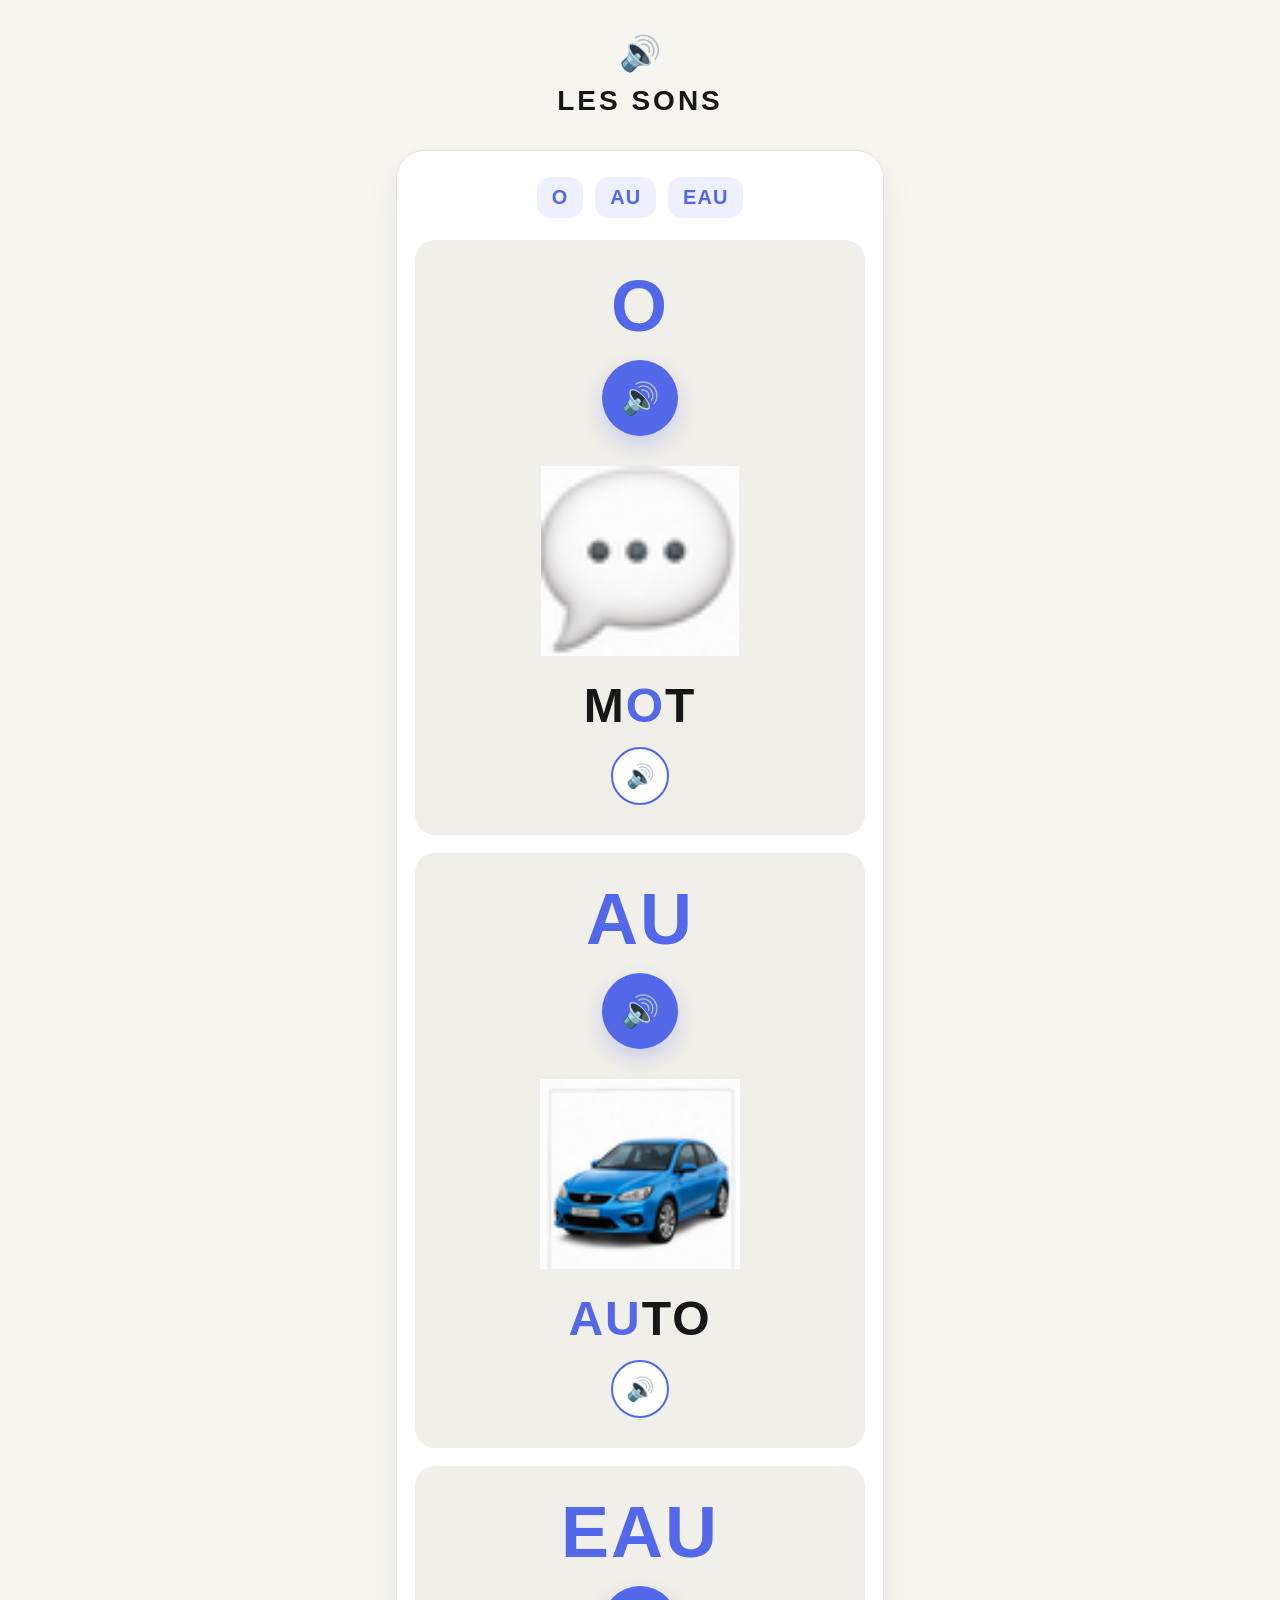
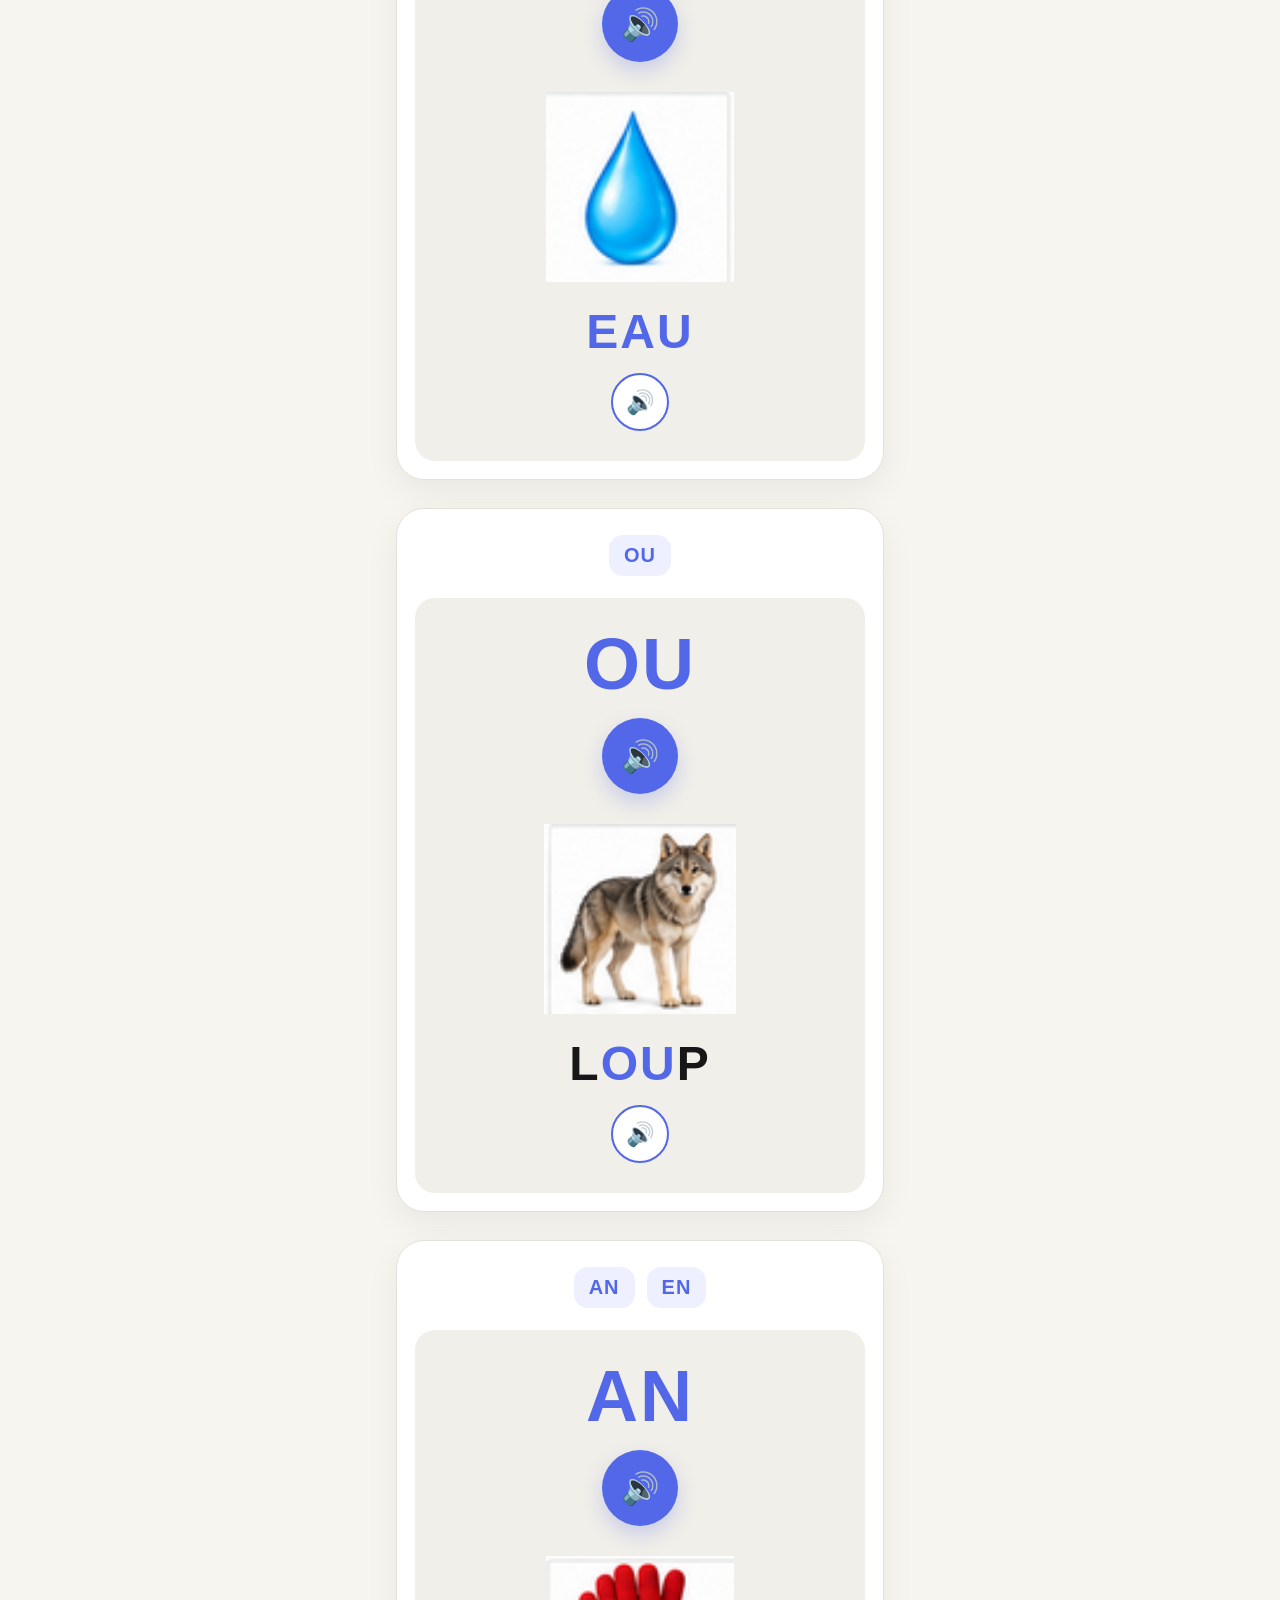
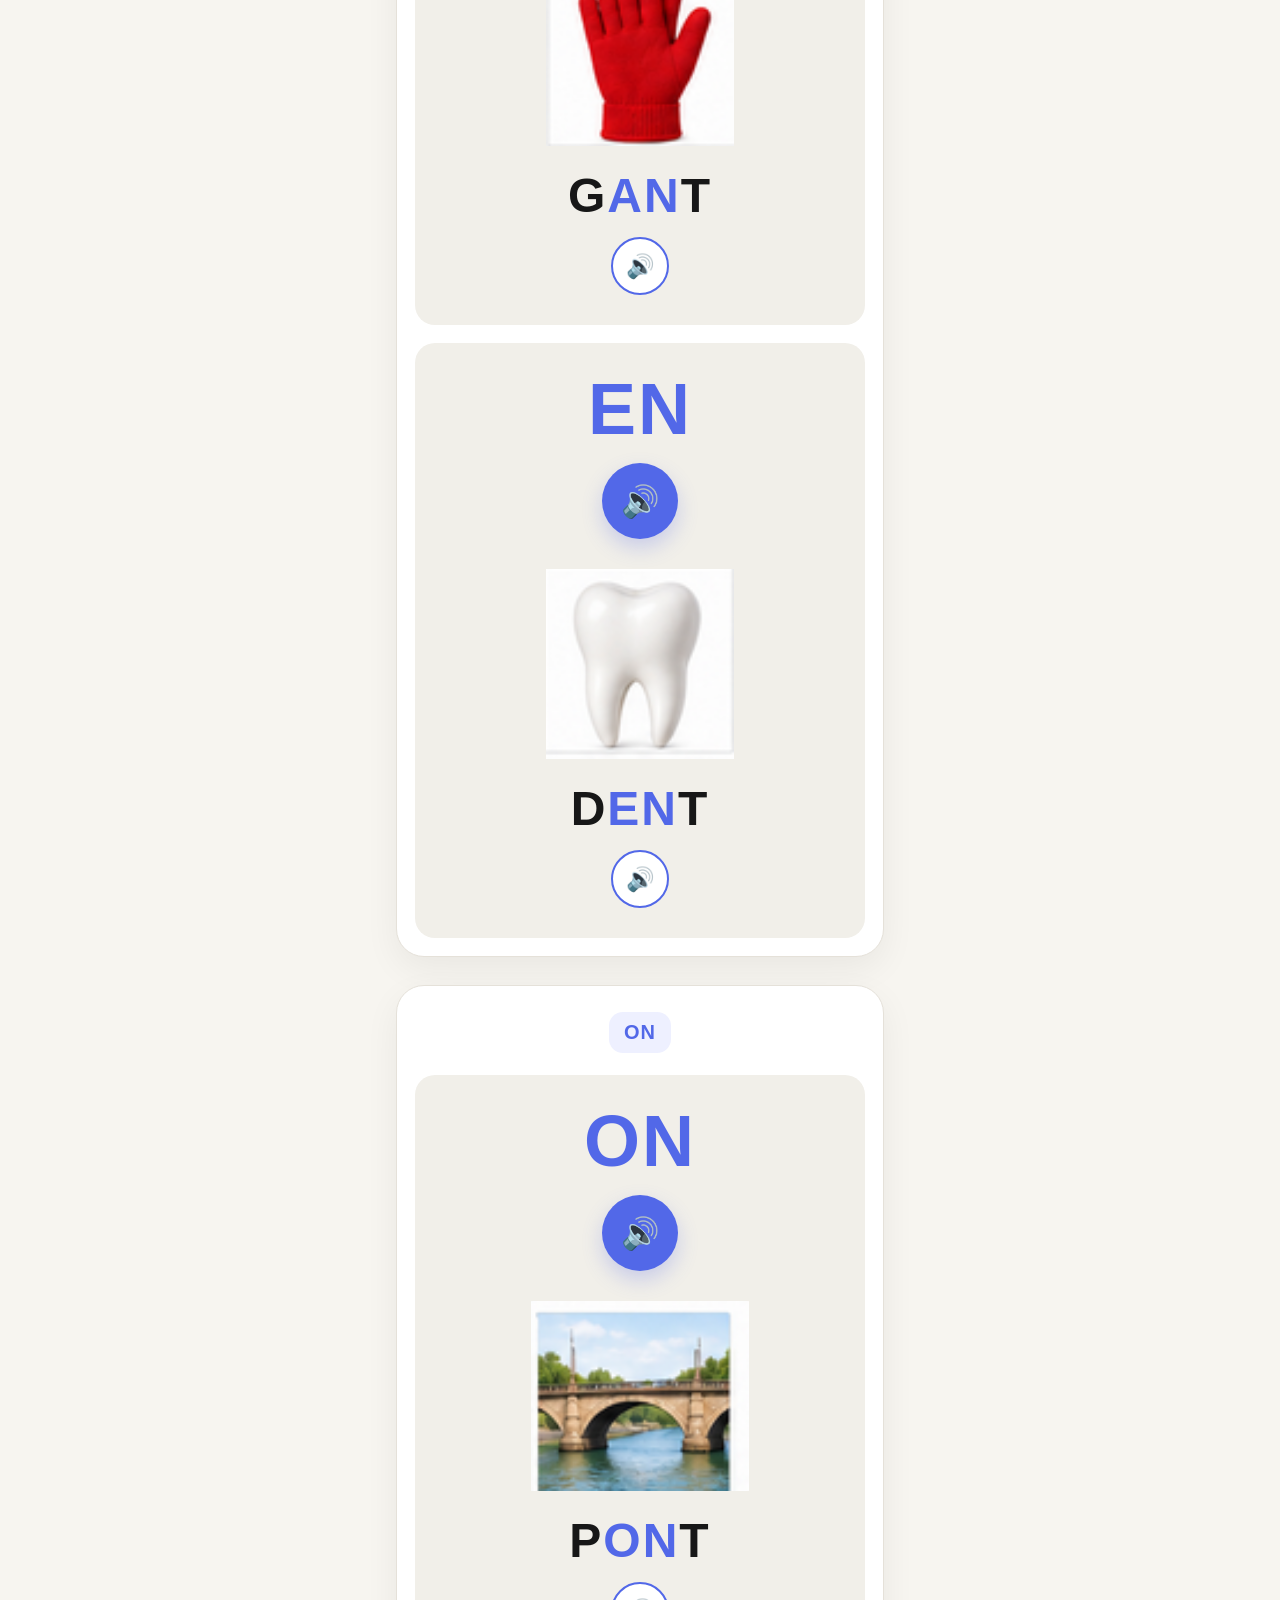
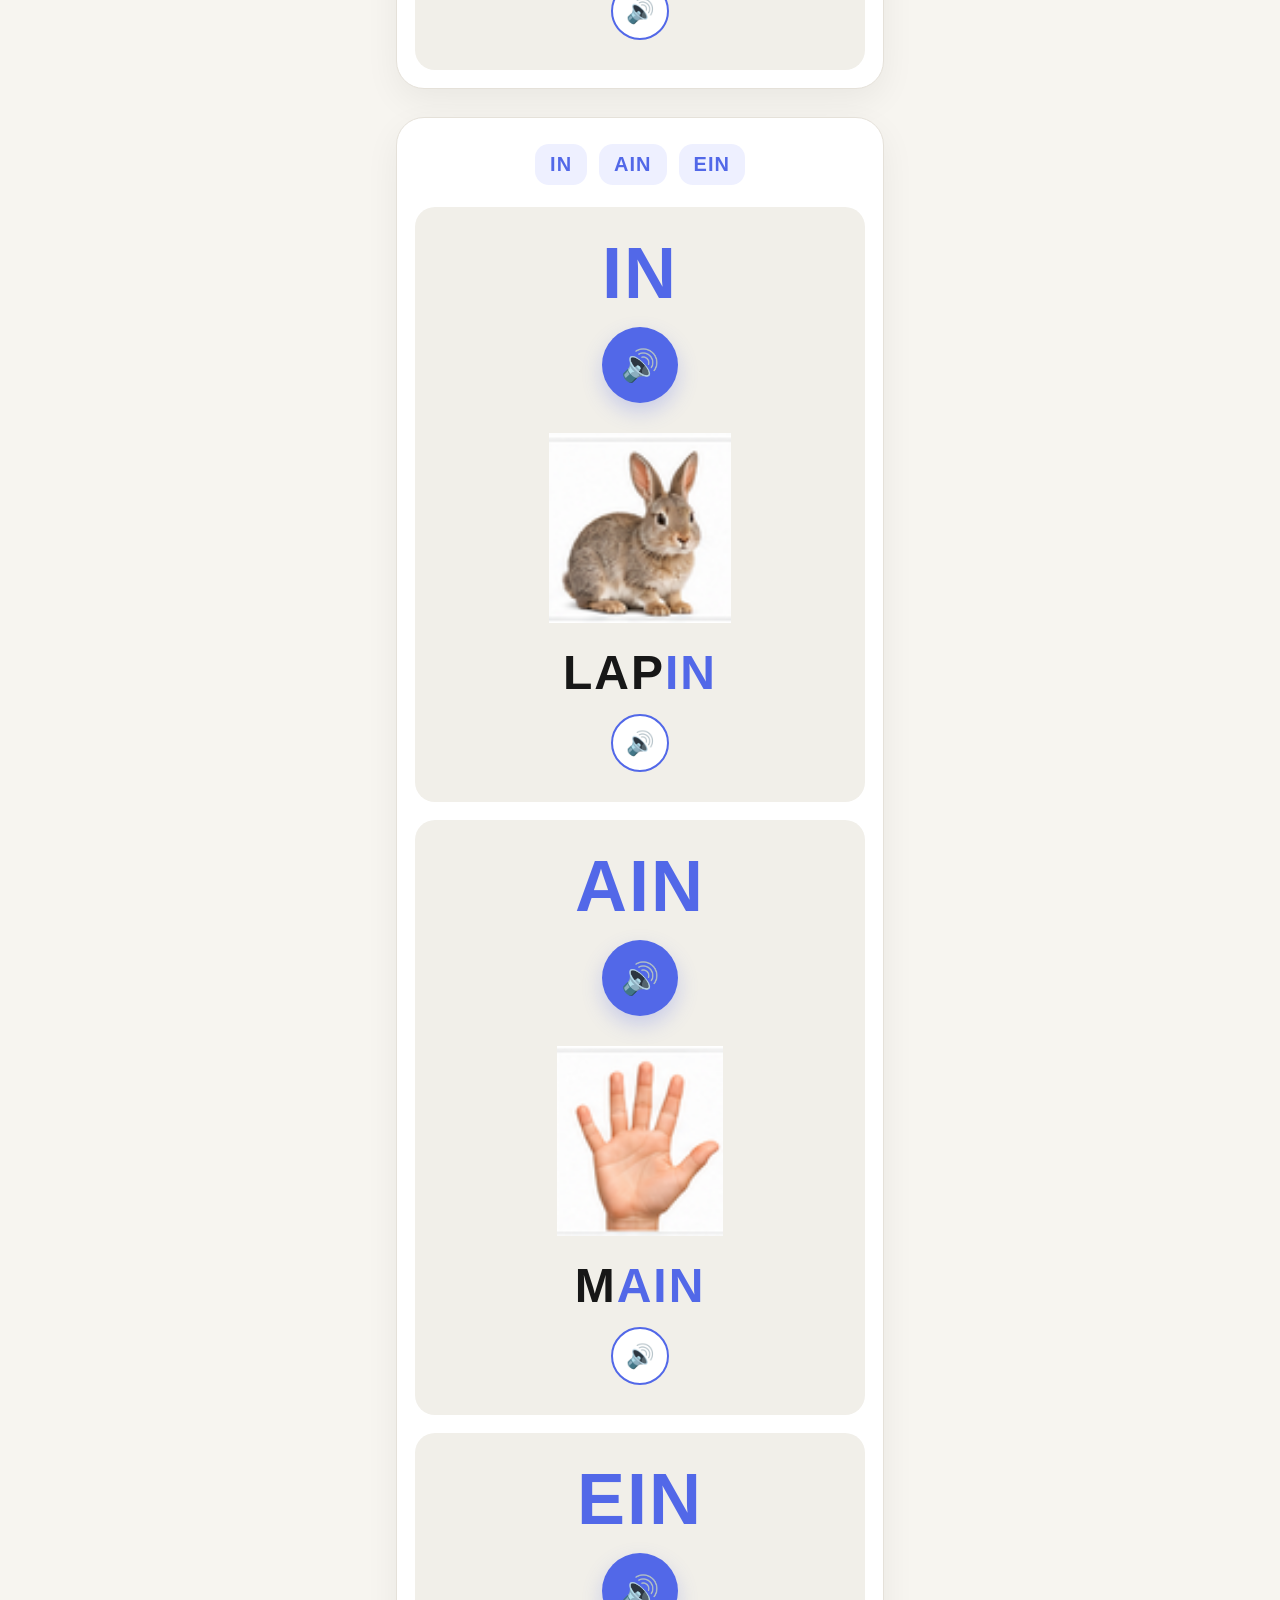
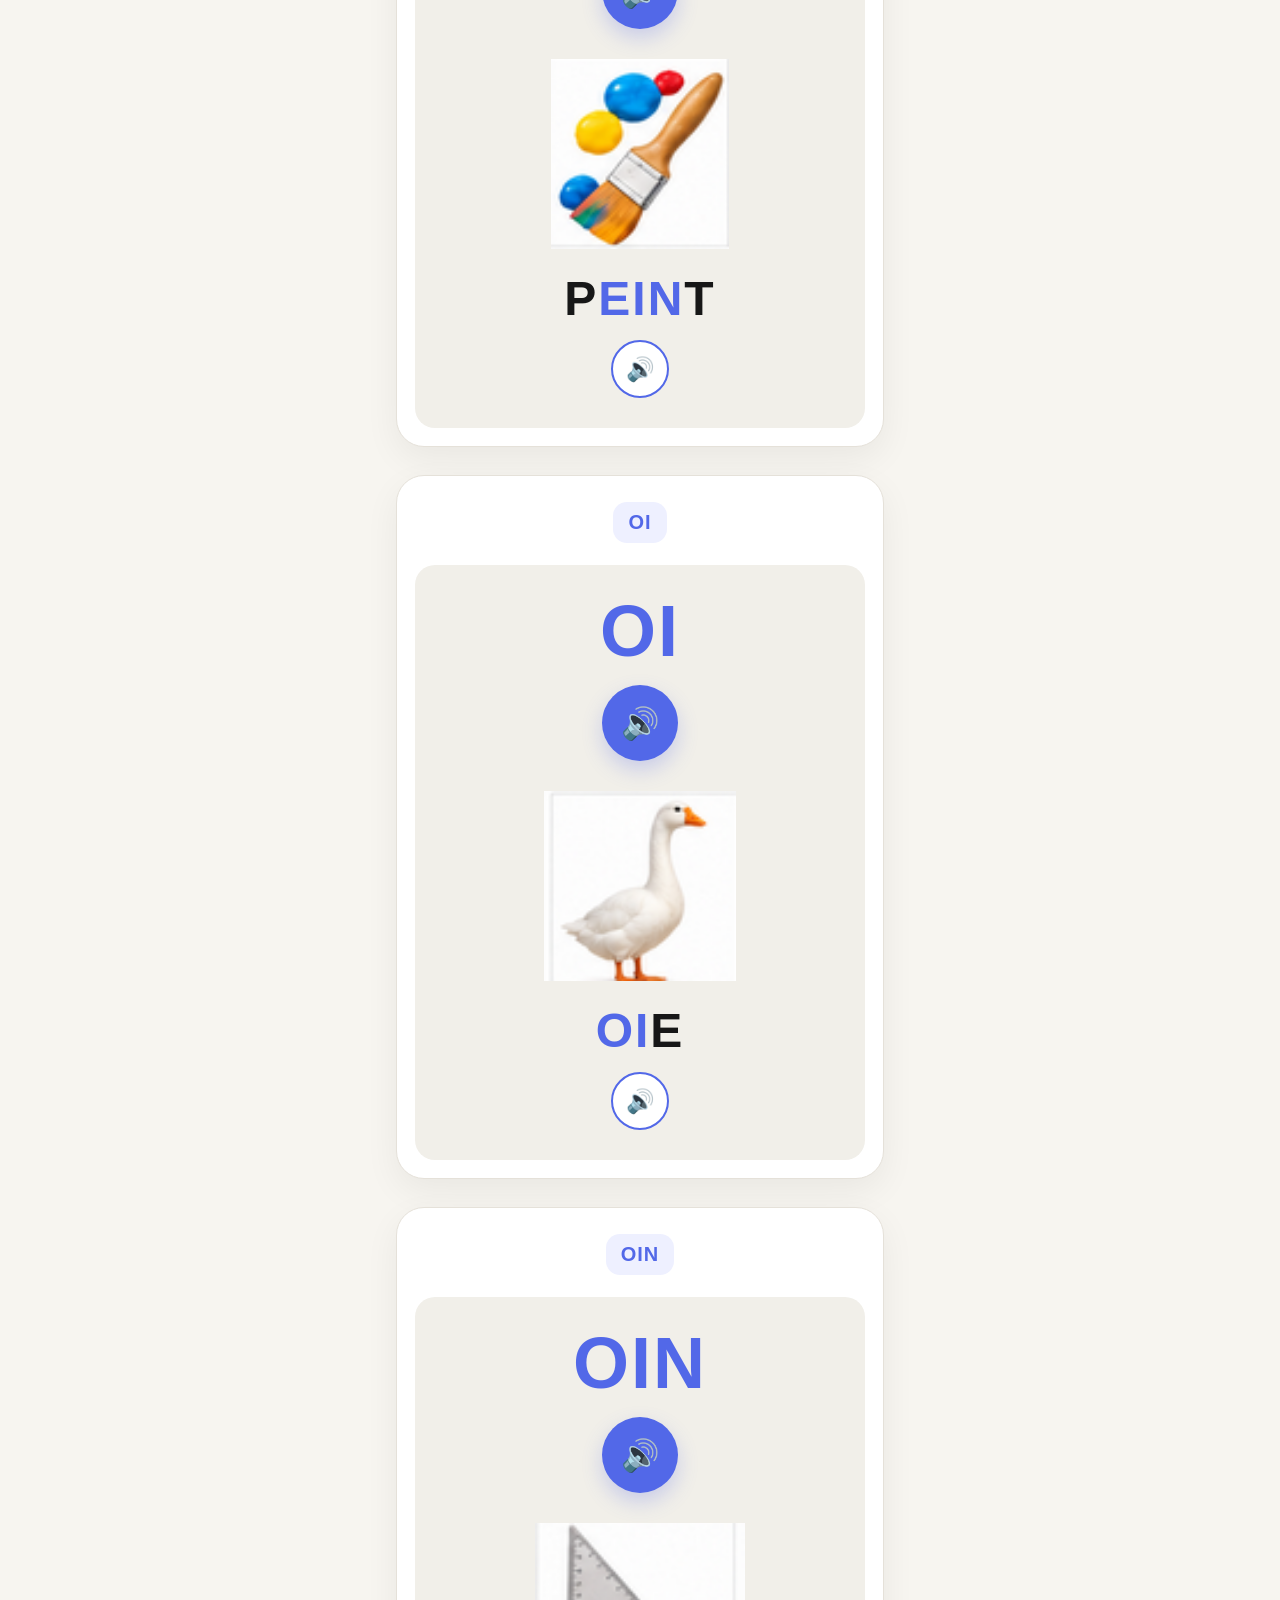
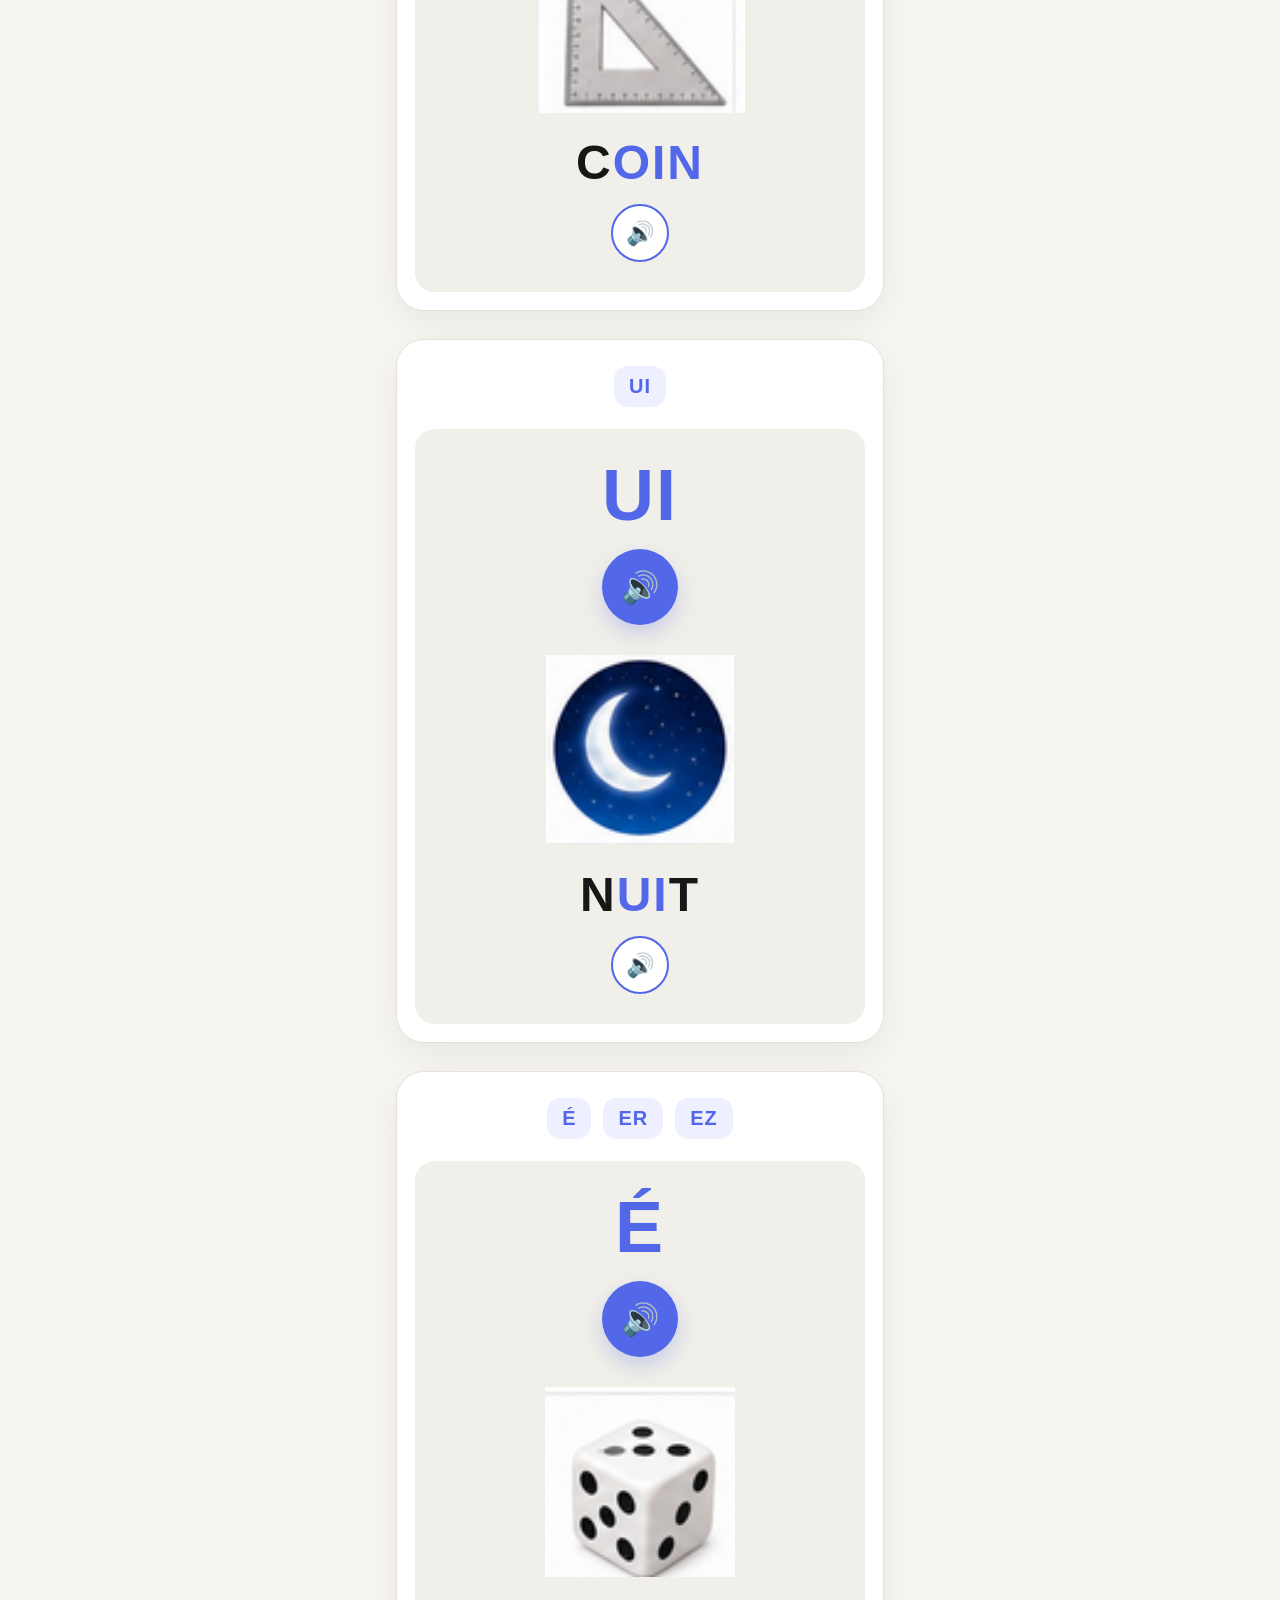
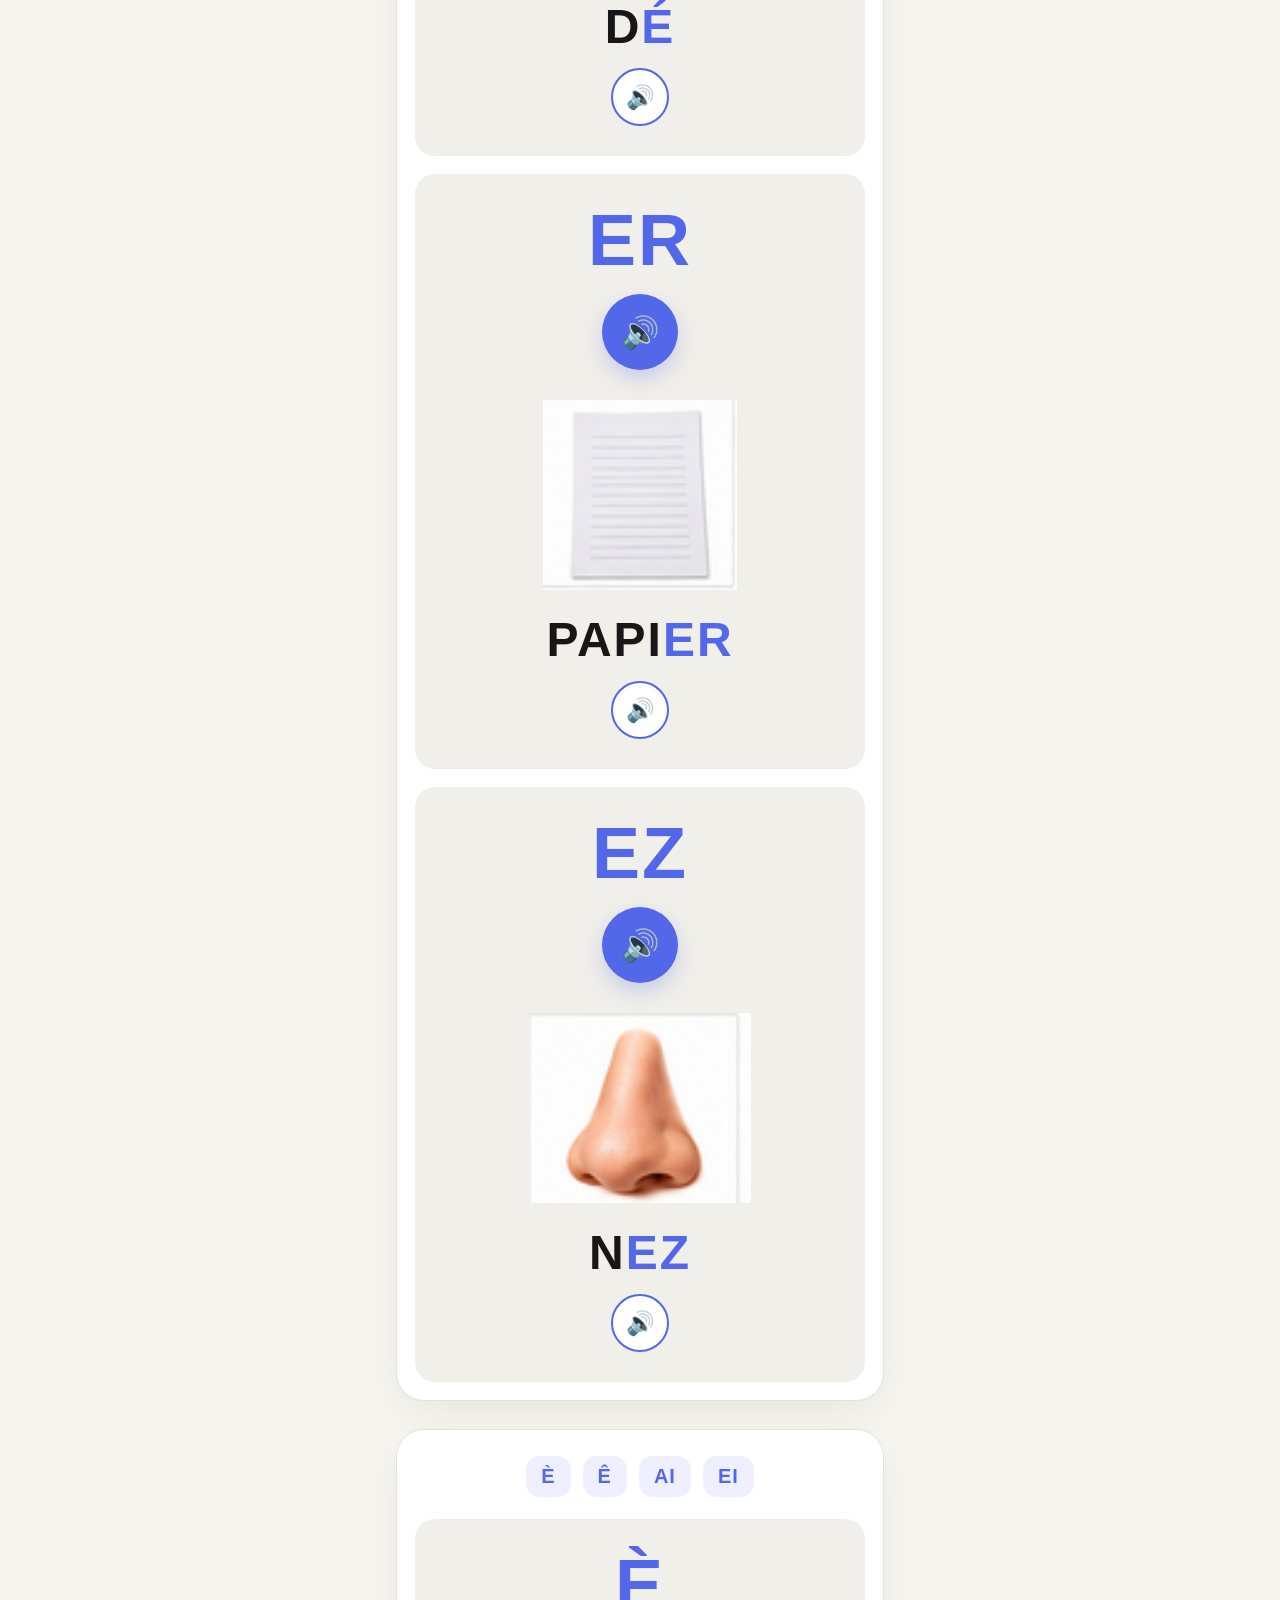
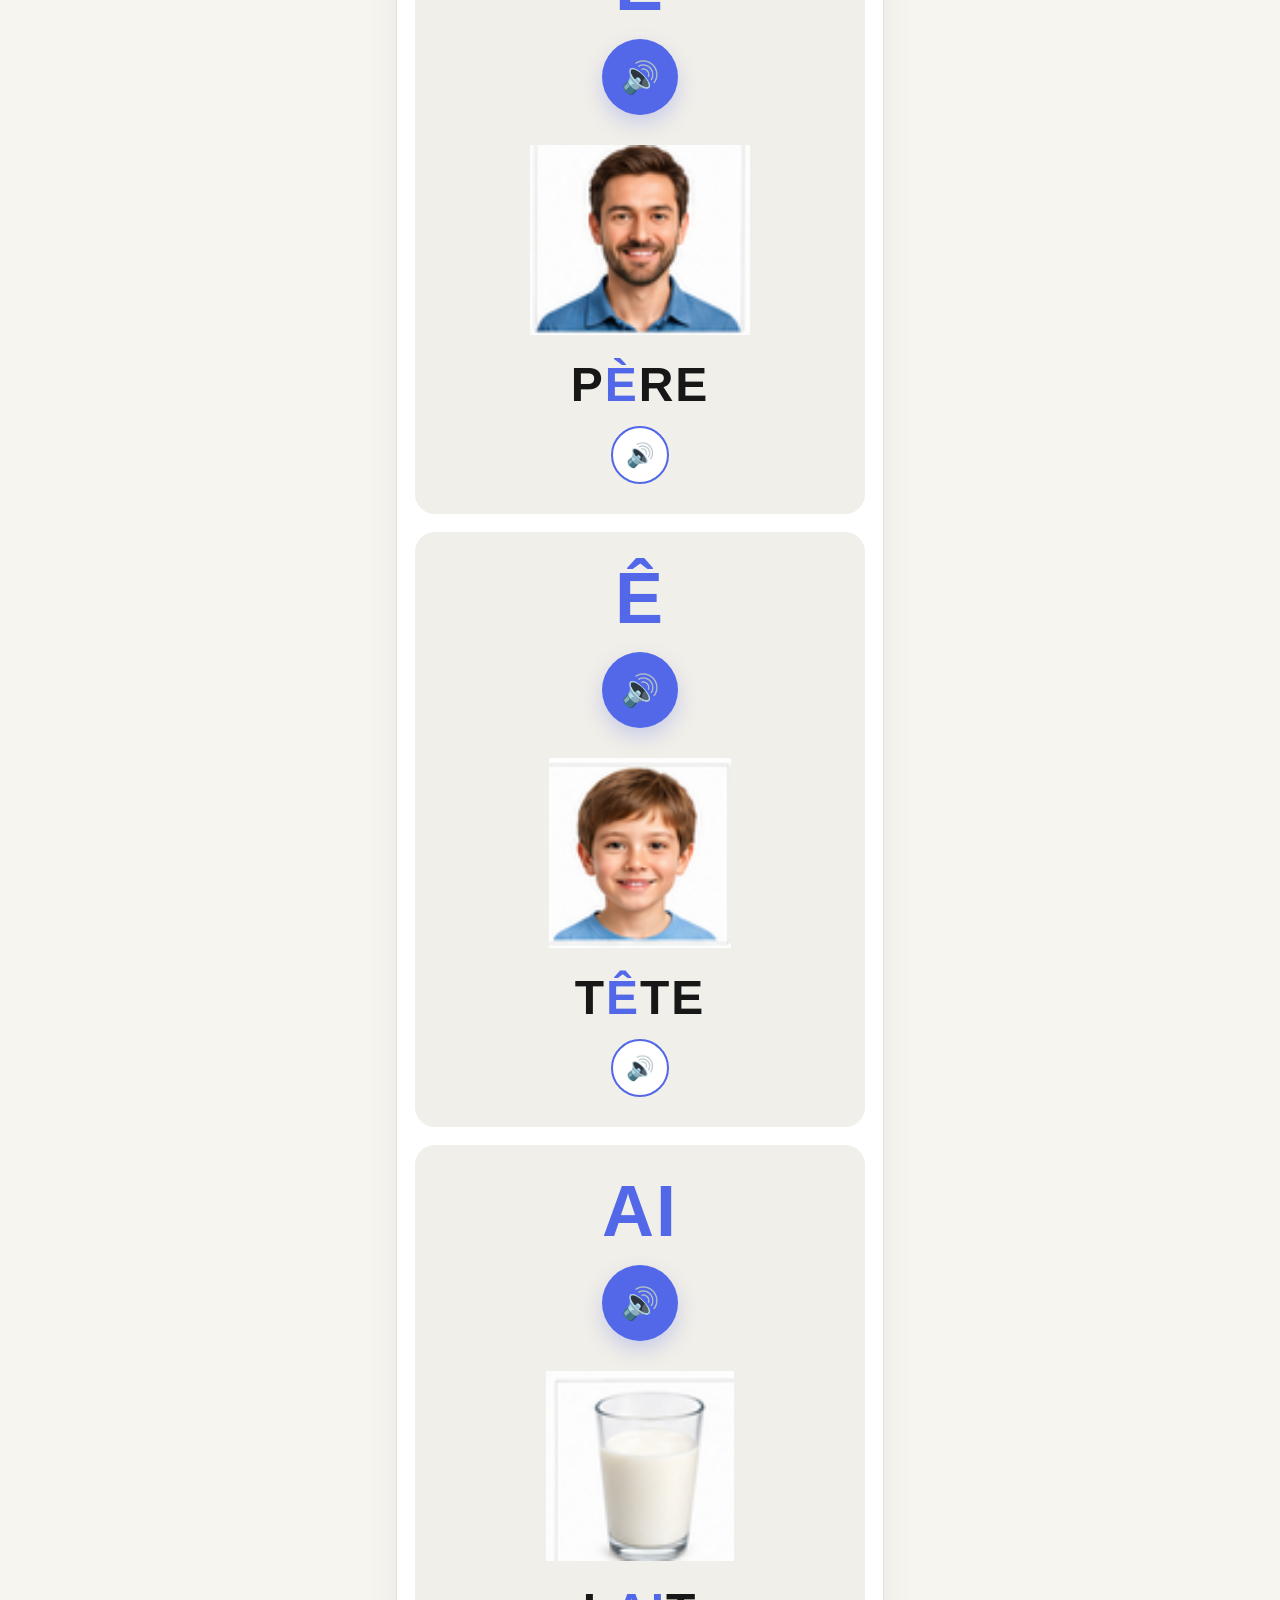
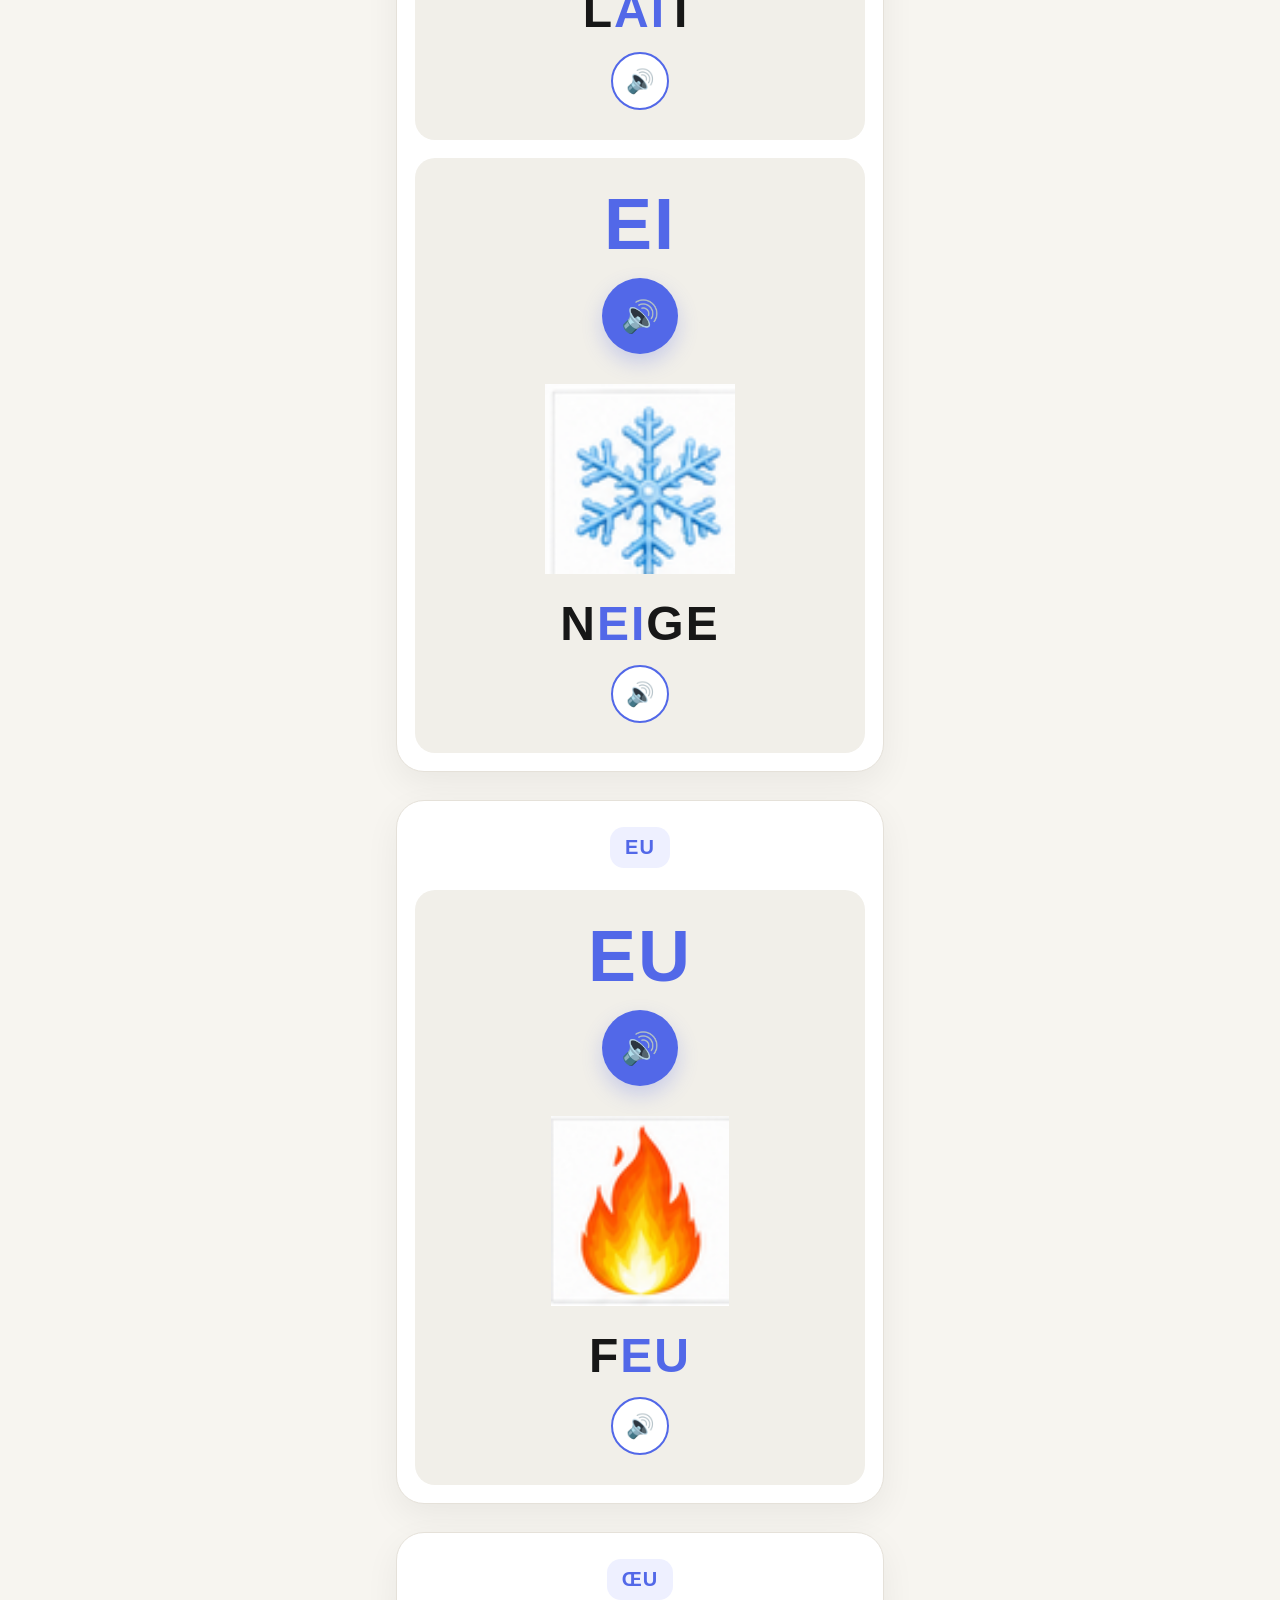
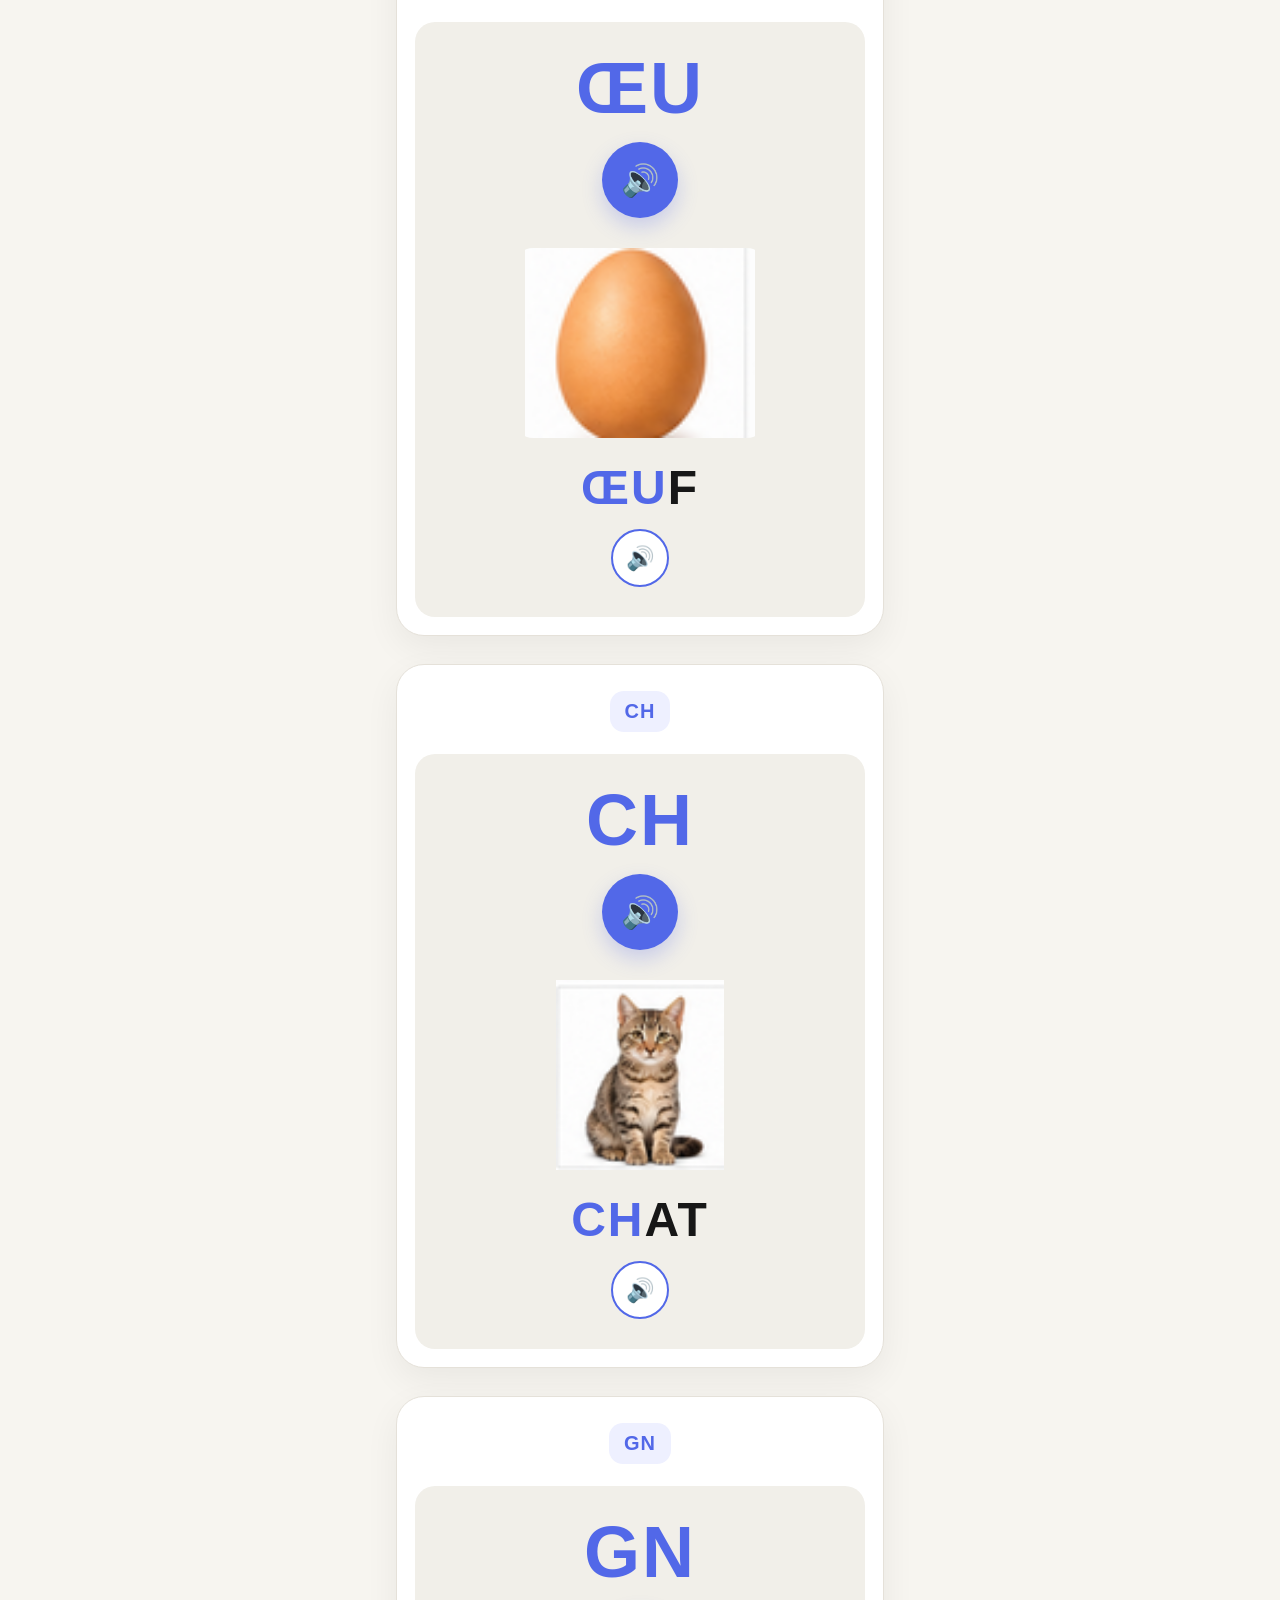
==== index.html @ 563bce68 "Premiere version du site apprendre les sons" ====
<!DOCTYPE html>
<html lang="fr">

<head>
    <meta charset="UTF-8">

    <meta
        name="viewport"
        content="width=device-width, initial-scale=1.0"
    >

    <meta
        name="theme-color"
        content="#f7f5f0"
    >

    <title>Apprendre les sons</title>

    <link
        rel="stylesheet"
        href="style.css"
    >
</head>

<body>

    <main class="app">

        <!-- =========================
             EN-TÊTE
        ========================== -->

        <header class="header">
            <div class="header-icon">🔊</div>
            <h1>LES SONS</h1>
        </header>


        <!-- =========================
             O / AU / EAU
        ========================== -->

        <section class="sound-group">

            <div class="group-title">
                <span>O</span>
                <span>AU</span>
                <span>EAU</span>
            </div>

            <div class="sound-list">

                <article class="sound-card">

                    <div class="sound">O</div>

                    <button
                        class="audio-button"
                        data-audio="assets/audio/o.mp3"
                        aria-label="Écouter le son O"
                    >
                        🔊
                    </button>

                    <img
                        src="assets/images/mot.png"
                        alt="Mot"
                        class="word-image"
                    >

                    <div class="word">
                        M<span>O</span>T
                    </div>

                    <button
                        class="word-audio-button"
                        data-audio="assets/audio/mot.mp3"
                        aria-label="Écouter le mot mot"
                    >
                        🔊
                    </button>

                </article>


                <article class="sound-card">

                    <div class="sound">AU</div>

                    <button
                        class="audio-button"
                        data-audio="assets/audio/o.mp3"
                        aria-label="Écouter le son AU"
                    >
                        🔊
                    </button>

                    <img
                        src="assets/images/auto.png"
                        alt="Auto"
                        class="word-image"
                    >

                    <div class="word">
                        <span>AU</span>TO
                    </div>

                    <button
                        class="word-audio-button"
                        data-audio="assets/audio/auto.mp3"
                        aria-label="Écouter le mot auto"
                    >
                        🔊
                    </button>

                </article>


                <article class="sound-card">

                    <div class="sound">EAU</div>

                    <button
                        class="audio-button"
                        data-audio="assets/audio/o.mp3"
                        aria-label="Écouter le son EAU"
                    >
                        🔊
                    </button>

                    <img
                        src="assets/images/eau.png"
                        alt="Eau"
                        class="word-image"
                    >

                    <div class="word">
                        <span>EAU</span>
                    </div>

                    <button
                        class="word-audio-button"
                        data-audio="assets/audio/mot-eau.mp3"
                        aria-label="Écouter le mot eau"
                    >
                        🔊
                    </button>

                </article>

            </div>

        </section>


        <!-- =========================
             OU
        ========================== -->

        <section class="sound-group">

            <div class="group-title">
                <span>OU</span>
            </div>

            <article class="sound-card">

                <div class="sound">OU</div>

                <button
                    class="audio-button"
                    data-audio="assets/audio/ou.mp3"
                    aria-label="Écouter le son OU"
                >
                    🔊
                </button>

                <img
                    src="assets/images/loup.png"
                    alt="Loup"
                    class="word-image"
                >

                <div class="word">
                    L<span>OU</span>P
                </div>

                <button
                    class="word-audio-button"
                    data-audio="assets/audio/loup.mp3"
                    aria-label="Écouter le mot loup"
                >
                    🔊
                </button>

            </article>

        </section>


        <!-- =========================
             AN / EN
        ========================== -->

        <section class="sound-group">

            <div class="group-title">
                <span>AN</span>
                <span>EN</span>
            </div>

            <div class="sound-list">

                <article class="sound-card">

                    <div class="sound">AN</div>

                    <button
                        class="audio-button"
                        data-audio="assets/audio/an.mp3"
                        aria-label="Écouter le son AN"
                    >
                        🔊
                    </button>

                    <img
                        src="assets/images/gant.png"
                        alt="Gant"
                        class="word-image"
                    >

                    <div class="word">
                        G<span>AN</span>T
                    </div>

                    <button
                        class="word-audio-button"
                        data-audio="assets/audio/gant.mp3"
                        aria-label="Écouter le mot gant"
                    >
                        🔊
                    </button>

                </article>


                <article class="sound-card">

                    <div class="sound">EN</div>

                    <button
                        class="audio-button"
                        data-audio="assets/audio/an.mp3"
                        aria-label="Écouter le son EN"
                    >
                        🔊
                    </button>

                    <img
                        src="assets/images/dent.png"
                        alt="Dent"
                        class="word-image"
                    >

                    <div class="word">
                        D<span>EN</span>T
                    </div>

                    <button
                        class="word-audio-button"
                        data-audio="assets/audio/dent.mp3"
                        aria-label="Écouter le mot dent"
                    >
                        🔊
                    </button>

                </article>

            </div>

        </section>


        <!-- =========================
             ON
        ========================== -->

        <section class="sound-group">

            <div class="group-title">
                <span>ON</span>
            </div>

            <article class="sound-card">

                <div class="sound">ON</div>

                <button
                    class="audio-button"
                    data-audio="assets/audio/on.mp3"
                    aria-label="Écouter le son ON"
                >
                    🔊
                </button>

                <img
                    src="assets/images/pont.png"
                    alt="Pont"
                    class="word-image"
                >

                <div class="word">
                    P<span>ON</span>T
                </div>

                <button
                    class="word-audio-button"
                    data-audio="assets/audio/pont.mp3"
                    aria-label="Écouter le mot pont"
                >
                    🔊
                </button>

            </article>

        </section>


        <!-- =========================
             IN / AIN / EIN
        ========================== -->

        <section class="sound-group">

            <div class="group-title">
                <span>IN</span>
                <span>AIN</span>
                <span>EIN</span>
            </div>

            <div class="sound-list">

                <article class="sound-card">

                    <div class="sound">IN</div>

                    <button
                        class="audio-button"
                        data-audio="assets/audio/in.mp3"
                        aria-label="Écouter le son IN"
                    >
                        🔊
                    </button>

                    <img
                        src="assets/images/lapin.png"
                        alt="Lapin"
                        class="word-image"
                    >

                    <div class="word">
                        LAP<span>IN</span>
                    </div>

                    <button
                        class="word-audio-button"
                        data-audio="assets/audio/lapin.mp3"
                        aria-label="Écouter le mot lapin"
                    >
                        🔊
                    </button>

                </article>


                <article class="sound-card">

                    <div class="sound">AIN</div>

                    <button
                        class="audio-button"
                        data-audio="assets/audio/in.mp3"
                        aria-label="Écouter le son AIN"
                    >
                        🔊
                    </button>

                    <img
                        src="assets/images/main.png"
                        alt="Main"
                        class="word-image"
                    >

                    <div class="word">
                        M<span>AIN</span>
                    </div>

                    <button
                        class="word-audio-button"
                        data-audio="assets/audio/main.mp3"
                        aria-label="Écouter le mot main"
                    >
                        🔊
                    </button>

                </article>


                <article class="sound-card">

                    <div class="sound">EIN</div>

                    <button
                        class="audio-button"
                        data-audio="assets/audio/in.mp3"
                        aria-label="Écouter le son EIN"
                    >
                        🔊
                    </button>

                    <img
                        src="assets/images/peint.png"
                        alt="Peint"
                        class="word-image"
                    >

                    <div class="word">
                        P<span>EIN</span>T
                    </div>

                    <button
                        class="word-audio-button"
                        data-audio="assets/audio/peint.mp3"
                        aria-label="Écouter le mot peint"
                    >
                        🔊
                    </button>

                </article>

            </div>

        </section>


        <!-- =========================
             OI
        ========================== -->

        <section class="sound-group">

            <div class="group-title">
                <span>OI</span>
            </div>

            <article class="sound-card">

                <div class="sound">OI</div>

                <button
                    class="audio-button"
                    data-audio="assets/audio/oi.mp3"
                    aria-label="Écouter le son OI"
                >
                    🔊
                </button>

                <img
                    src="assets/images/oie.png"
                    alt="Oie"
                    class="word-image"
                >

                <div class="word">
                    <span>OI</span>E
                </div>

                <button
                    class="word-audio-button"
                    data-audio="assets/audio/oie.mp3"
                    aria-label="Écouter le mot oie"
                >
                    🔊
                </button>

            </article>

        </section>


        <!-- =========================
             OIN
        ========================== -->

        <section class="sound-group">

            <div class="group-title">
                <span>OIN</span>
            </div>

            <article class="sound-card">

                <div class="sound">OIN</div>

                <button
                    class="audio-button"
                    data-audio="assets/audio/oin.mp3"
                    aria-label="Écouter le son OIN"
                >
                    🔊
                </button>

                <img
                    src="assets/images/coin.png"
                    alt="Coin"
                    class="word-image"
                >

                <div class="word">
                    C<span>OIN</span>
                </div>

                <button
                    class="word-audio-button"
                    data-audio="assets/audio/coin.mp3"
                    aria-label="Écouter le mot coin"
                >
                    🔊
                </button>

            </article>

        </section>


        <!-- =========================
             UI
        ========================== -->

        <section class="sound-group">

            <div class="group-title">
                <span>UI</span>
            </div>

            <article class="sound-card">

                <div class="sound">UI</div>

                <button
                    class="audio-button"
                    data-audio="assets/audio/ui.mp3"
                    aria-label="Écouter le son UI"
                >
                    🔊
                </button>

                <img
                    src="assets/images/nuit.png"
                    alt="Nuit"
                    class="word-image"
                >

                <div class="word">
                    N<span>UI</span>T
                </div>

                <button
                    class="word-audio-button"
                    data-audio="assets/audio/nuit.mp3"
                    aria-label="Écouter le mot nuit"
                >
                    🔊
                </button>

            </article>

        </section>


        <!-- =========================
             É / ER / EZ
        ========================== -->

        <section class="sound-group">

            <div class="group-title">
                <span>É</span>
                <span>ER</span>
                <span>EZ</span>
            </div>

            <div class="sound-list">

                <article class="sound-card">

                    <div class="sound">É</div>

                    <button
                        class="audio-button"
                        data-audio="assets/audio/e-ferme.mp3"
                        aria-label="Écouter le son É"
                    >
                        🔊
                    </button>

                    <img
                        src="assets/images/de.png"
                        alt="Dé"
                        class="word-image"
                    >

                    <div class="word">
                        D<span>É</span>
                    </div>

                    <button
                        class="word-audio-button"
                        data-audio="assets/audio/de.mp3"
                        aria-label="Écouter le mot dé"
                    >
                        🔊
                    </button>

                </article>


                <article class="sound-card">

                    <div class="sound">ER</div>

                    <button
                        class="audio-button"
                        data-audio="assets/audio/e-ferme.mp3"
                        aria-label="Écouter le son ER"
                    >
                        🔊
                    </button>

                    <img
                        src="assets/images/papier.png"
                        alt="Papier"
                        class="word-image"
                    >

                    <div class="word">
                        PAPI<span>ER</span>
                    </div>

                    <button
                        class="word-audio-button"
                        data-audio="assets/audio/papier.mp3"
                        aria-label="Écouter le mot papier"
                    >
                        🔊
                    </button>

                </article>


                <article class="sound-card">

                    <div class="sound">EZ</div>

                    <button
                        class="audio-button"
                        data-audio="assets/audio/e-ferme.mp3"
                        aria-label="Écouter le son EZ"
                    >
                        🔊
                    </button>

                    <img
                        src="assets/images/nez.png"
                        alt="Nez"
                        class="word-image"
                    >

                    <div class="word">
                        N<span>EZ</span>
                    </div>

                    <button
                        class="word-audio-button"
                        data-audio="assets/audio/nez.mp3"
                        aria-label="Écouter le mot nez"
                    >
                        🔊
                    </button>

                </article>

            </div>

        </section>


        <!-- =========================
             È / Ê / AI / EI
        ========================== -->

        <section class="sound-group">

            <div class="group-title">
                <span>È</span>
                <span>Ê</span>
                <span>AI</span>
                <span>EI</span>
            </div>

            <div class="sound-list">

                <article class="sound-card">

                    <div class="sound">È</div>

                    <button
                        class="audio-button"
                        data-audio="assets/audio/e-ouvert.mp3"
                        aria-label="Écouter le son È"
                    >
                        🔊
                    </button>

                    <img
                        src="assets/images/pere.png"
                        alt="Père"
                        class="word-image"
                    >

                    <div class="word">
                        P<span>È</span>RE
                    </div>

                    <button
                        class="word-audio-button"
                        data-audio="assets/audio/pere.mp3"
                        aria-label="Écouter le mot père"
                    >
                        🔊
                    </button>

                </article>


                <article class="sound-card">

                    <div class="sound">Ê</div>

                    <button
                        class="audio-button"
                        data-audio="assets/audio/e-ouvert.mp3"
                        aria-label="Écouter le son Ê"
                    >
                        🔊
                    </button>

                    <img
                        src="assets/images/tete.png"
                        alt="Tête"
                        class="word-image"
                    >

                    <div class="word">
                        T<span>Ê</span>TE
                    </div>

                    <button
                        class="word-audio-button"
                        data-audio="assets/audio/tete.mp3"
                        aria-label="Écouter le mot tête"
                    >
                        🔊
                    </button>

                </article>


                <article class="sound-card">

                    <div class="sound">AI</div>

                    <button
                        class="audio-button"
                        data-audio="assets/audio/e-ouvert.mp3"
                        aria-label="Écouter le son AI"
                    >
                        🔊
                    </button>

                    <img
                        src="assets/images/lait.png"
                        alt="Lait"
                        class="word-image"
                    >

                    <div class="word">
                        L<span>AI</span>T
                    </div>

                    <button
                        class="word-audio-button"
                        data-audio="assets/audio/lait.mp3"
                        aria-label="Écouter le mot lait"
                    >
                        🔊
                    </button>

                </article>


                <article class="sound-card">

                    <div class="sound">EI</div>

                    <button
                        class="audio-button"
                        data-audio="assets/audio/e-ouvert.mp3"
                        aria-label="Écouter le son EI"
                    >
                        🔊
                    </button>

                    <img
                        src="assets/images/neige.png"
                        alt="Neige"
                        class="word-image"
                    >

                    <div class="word">
                        N<span>EI</span>GE
                    </div>

                    <button
                        class="word-audio-button"
                        data-audio="assets/audio/neige.mp3"
                        aria-label="Écouter le mot neige"
                    >
                        🔊
                    </button>

                </article>

            </div>

        </section>


        <!-- =========================
             EU
        ========================== -->

        <section class="sound-group">

            <div class="group-title">
                <span>EU</span>
            </div>

            <article class="sound-card">

                <div class="sound">EU</div>

                <button
                    class="audio-button"
                    data-audio="assets/audio/eu.mp3"
                    aria-label="Écouter le son EU"
                >
                    🔊
                </button>

                <img
                    src="assets/images/feu.png"
                    alt="Feu"
                    class="word-image"
                >

                <div class="word">
                    F<span>EU</span>
                </div>

                <button
                    class="word-audio-button"
                    data-audio="assets/audio/feu.mp3"
                    aria-label="Écouter le mot feu"
                >
                    🔊
                </button>

            </article>

        </section>


        <!-- =========================
             ŒU
        ========================== -->

        <section class="sound-group">

            <div class="group-title">
                <span>ŒU</span>
            </div>

            <article class="sound-card">

                <div class="sound">ŒU</div>

                <button
                    class="audio-button"
                    data-audio="assets/audio/oeu.mp3"
                    aria-label="Écouter le son ŒU"
                >
                    🔊
                </button>

                <img
                    src="assets/images/oeuf.png"
                    alt="Œuf"
                    class="word-image"
                >

                <div class="word">
                    <span>ŒU</span>F
                </div>

                <button
                    class="word-audio-button"
                    data-audio="assets/audio/oeuf.mp3"
                    aria-label="Écouter le mot œuf"
                >
                    🔊
                </button>

            </article>

        </section>


        <!-- =========================
             CH
        ========================== -->

        <section class="sound-group">

            <div class="group-title">
                <span>CH</span>
            </div>

            <article class="sound-card">

                <div class="sound">CH</div>

                <button
                    class="audio-button"
                    data-audio="assets/audio/ch.mp3"
                    aria-label="Écouter le son CH"
                >
                    🔊
                </button>

                <img
                    src="assets/images/chat.png"
                    alt="Chat"
                    class="word-image"
                >

                <div class="word">
                    <span>CH</span>AT
                </div>

                <button
                    class="word-audio-button"
                    data-audio="assets/audio/chat.mp3"
                    aria-label="Écouter le mot chat"
                >
                    🔊
                </button>

            </article>

        </section>


        <!-- =========================
             GN
        ========================== -->

        <section class="sound-group">

            <div class="group-title">
                <span>GN</span>
            </div>

            <article class="sound-card">

                <div class="sound">GN</div>

                <button
                    class="audio-button"
                    data-audio="assets/audio/gn.mp3"
                    aria-label="Écouter le son GN"
                >
                    🔊
                </button>

                <img
                    src="assets/images/agneau.png"
                    alt="Agneau"
                    class="word-image"
                >

                <div class="word">
                    A<span>GN</span>EAU
                </div>

                <button
                    class="word-audio-button"
                    data-audio="assets/audio/agneau.mp3"
                    aria-label="Écouter le mot agneau"
                >
                    🔊
                </button>

            </article>

        </section>


        <!-- =========================
             F / PH
        ========================== -->

        <section class="sound-group">

            <div class="group-title">
                <span>F</span>
                <span>PH</span>
            </div>

            <div class="sound-list">

                <article class="sound-card">

                    <div class="sound">F</div>

                    <button
                        class="audio-button"
                        data-audio="assets/audio/f.mp3"
                        aria-label="Écouter le son F"
                    >
                        🔊
                    </button>

                    <img
                        src="assets/images/four.png"
                        alt="Four"
                        class="word-image"
                    >

                    <div class="word">
                        <span>F</span>OUR
                    </div>

                    <button
                        class="word-audio-button"
                        data-audio="assets/audio/four.mp3"
                        aria-label="Écouter le mot four"
                    >
                        🔊
                    </button>

                </article>


                <article class="sound-card">

                    <div class="sound">PH</div>

                    <button
                        class="audio-button"
                        data-audio="assets/audio/f.mp3"
                        aria-label="Écouter le son PH"
                    >
                        🔊
                    </button>

                    <img
                        src="assets/images/photo.png"
                        alt="Photo"
                        class="word-image"
                    >

                    <div class="word">
                        <span>PH</span>OTO
                    </div>

                    <button
                        class="word-audio-button"
                        data-audio="assets/audio/photo.mp3"
                        aria-label="Écouter le mot photo"
                    >
                        🔊
                    </button>

                </article>

            </div>

        </section>


        <!-- =========================
             K / C / QU
        ========================== -->

        <section class="sound-group">

            <div class="group-title">
                <span>K</span>
                <span>C</span>
                <span>QU</span>
            </div>

            <div class="sound-list">

                <article class="sound-card">

                    <div class="sound">K</div>

                    <button
                        class="audio-button"
                        data-audio="assets/audio/k.mp3"
                        aria-label="Écouter le son K"
                    >
                        🔊
                    </button>

                    <img
                        src="assets/images/kiwi.png"
                        alt="Kiwi"
                        class="word-image"
                    >

                    <div class="word">
                        <span>K</span>IWI
                    </div>

                    <button
                        class="word-audio-button"
                        data-audio="assets/audio/kiwi.mp3"
                        aria-label="Écouter le mot kiwi"
                    >
                        🔊
                    </button>

                </article>


                <article class="sound-card">

                    <div class="sound">C</div>

                    <button
                        class="audio-button"
                        data-audio="assets/audio/k.mp3"
                        aria-label="Écouter le son C comme dans colle"
                    >
                        🔊
                    </button>

                    <img
                        src="assets/images/colle.png"
                        alt="Colle"
                        class="word-image"
                    >

                    <div class="word">
                        <span>C</span>OLLE
                    </div>

                    <button
                        class="word-audio-button"
                        data-audio="assets/audio/colle.mp3"
                        aria-label="Écouter le mot colle"
                    >
                        🔊
                    </button>

                </article>


                <article class="sound-card">

                    <div class="sound">QU</div>

                    <button
                        class="audio-button"
                        data-audio="assets/audio/k.mp3"
                        aria-label="Écouter le son QU"
                    >
                        🔊
                    </button>

                    <img
                        src="assets/images/quatre.png"
                        alt="Quatre"
                        class="word-image"
                    >

                    <div class="word">
                        <span>QU</span>ATRE
                    </div>

                    <button
                        class="word-audio-button"
                        data-audio="assets/audio/quatre.mp3"
                        aria-label="Écouter le mot quatre"
                    >
                        🔊
                    </button>

                </article>

            </div>

        </section>


        <!-- =========================
             S / SS / C / Ç
        ========================== -->

        <section class="sound-group">

            <div class="group-title">
                <span>S</span>
                <span>SS</span>
                <span>C</span>
                <span>Ç</span>
            </div>

            <div class="sound-list">

                <article class="sound-card">

                    <div class="sound">S</div>

                    <button
                        class="audio-button"
                        data-audio="assets/audio/s.mp3"
                        aria-label="Écouter le son S"
                    >
                        🔊
                    </button>

                    <img
                        src="assets/images/sac.png"
                        alt="Sac"
                        class="word-image"
                    >

                    <div class="word">
                        <span>S</span>AC
                    </div>

                    <button
                        class="word-audio-button"
                        data-audio="assets/audio/sac.mp3"
                        aria-label="Écouter le mot sac"
                    >
                        🔊
                    </button>

                </article>


                <article class="sound-card">

                    <div class="sound">SS</div>

                    <button
                        class="audio-button"
                        data-audio="assets/audio/s.mp3"
                        aria-label="Écouter le son SS"
                    >
                        🔊
                    </button>

                    <img
                        src="assets/images/tasse.png"
                        alt="Tasse"
                        class="word-image"
                    >

                    <div class="word">
                        TA<span>SS</span>E
                    </div>

                    <button
                        class="word-audio-button"
                        data-audio="assets/audio/tasse.mp3"
                        aria-label="Écouter le mot tasse"
                    >
                        🔊
                    </button>

                </article>


                <article class="sound-card">

                    <div class="sound">C</div>

                    <button
                        class="audio-button"
                        data-audio="assets/audio/s.mp3"
                        aria-label="Écouter le son C comme dans citron"
                    >
                        🔊
                    </button>

                    <img
                        src="assets/images/citron.png"
                        alt="Citron"
                        class="word-image"
                    >

                    <div class="word">
                        <span>C</span>ITRON
                    </div>

                    <button
                        class="word-audio-button"
                        data-audio="assets/audio/citron.mp3"
                        aria-label="Écouter le mot citron"
                    >
                        🔊
                    </button>

                </article>


                <article class="sound-card">

                    <div class="sound">Ç</div>

                    <button
                        class="audio-button"
                        data-audio="assets/audio/s.mp3"
                        aria-label="Écouter le son Ç"
                    >
                        🔊
                    </button>

                    <img
                        src="assets/images/garcon.png"
                        alt="Garçon"
                        class="word-image"
                    >

                    <div class="word">
                        GAR<span>Ç</span>ON
                    </div>

                    <button
                        class="word-audio-button"
                        data-audio="assets/audio/garcon.mp3"
                        aria-label="Écouter le mot garçon"
                    >
                        🔊
                    </button>

                </article>

            </div>

        </section>


        <!-- =========================
             Z / S
        ========================== -->

        <section class="sound-group">

            <div class="group-title">
                <span>Z</span>
                <span>S</span>
            </div>

            <div class="sound-list">

                <article class="sound-card">

                    <div class="sound">Z</div>

                    <button
                        class="audio-button"
                        data-audio="assets/audio/z.mp3"
                        aria-label="Écouter le son Z"
                    >
                        🔊
                    </button>

                    <img
                        src="assets/images/zoo.png"
                        alt="Zoo"
                        class="word-image"
                    >

                    <div class="word">
                        <span>Z</span>OO
                    </div>

                    <button
                        class="word-audio-button"
                        data-audio="assets/audio/zoo.mp3"
                        aria-label="Écouter le mot zoo"
                    >
                        🔊
                    </button>

                </article>


                <article class="sound-card">

                    <div class="sound">S</div>

                    <button
                        class="audio-button"
                        data-audio="assets/audio/z.mp3"
                        aria-label="Écouter le son S comme dans rose"
                    >
                        🔊
                    </button>

                    <img
                        src="assets/images/rose.png"
                        alt="Rose"
                        class="word-image"
                    >

                    <div class="word">
                        RO<span>S</span>E
                    </div>

                    <button
                        class="word-audio-button"
                        data-audio="assets/audio/rose.mp3"
                        aria-label="Écouter le mot rose"
                    >
                        🔊
                    </button>

                </article>

            </div>

        </section>


        <!-- =========================
             J / G
        ========================== -->

        <section class="sound-group">

            <div class="group-title">
                <span>J</span>
                <span>G</span>
            </div>

            <div class="sound-list">

                <article class="sound-card">

                    <div class="sound">J</div>

                    <button
                        class="audio-button"
                        data-audio="assets/audio/j.mp3"
                        aria-label="Écouter le son J"
                    >
                        🔊
                    </button>

                    <img
                        src="assets/images/jupe.png"
                        alt="Jupe"
                        class="word-image"
                    >

                    <div class="word">
                        <span>J</span>UPE
                    </div>

                    <button
                        class="word-audio-button"
                        data-audio="assets/audio/jupe.mp3"
                        aria-label="Écouter le mot jupe"
                    >
                        🔊
                    </button>

                </article>


                <article class="sound-card">

                    <div class="sound">G</div>

                    <button
                        class="audio-button"
                        data-audio="assets/audio/j.mp3"
                        aria-label="Écouter le son G comme dans gilet"
                    >
                        🔊
                    </button>

                    <img
                        src="assets/images/gilet.png"
                        alt="Gilet"
                        class="word-image"
                    >

                    <div class="word">
                        <span>G</span>ILET
                    </div>

                    <button
                        class="word-audio-button"
                        data-audio="assets/audio/gilet.mp3"
                        aria-label="Écouter le mot gilet"
                    >
                        🔊
                    </button>

                </article>

            </div>

        </section>


        <!-- =========================
             G / GU
        ========================== -->

        <section class="sound-group">

            <div class="group-title">
                <span>G</span>
                <span>GU</span>
            </div>

            <div class="sound-list">

                <article class="sound-card">

                    <div class="sound">G</div>

                    <button
                        class="audio-button"
                        data-audio="assets/audio/g.mp3"
                        aria-label="Écouter le son G"
                    >
                        🔊
                    </button>

                    <img
                        src="assets/images/gare.png"
                        alt="Gare"
                        class="word-image"
                    >

                    <div class="word">
                        <span>G</span>ARE
                    </div>

                    <button
                        class="word-audio-button"
                        data-audio="assets/audio/gare.mp3"
                        aria-label="Écouter le mot gare"
                    >
                        🔊
                    </button>

                </article>


                <article class="sound-card">

                    <div class="sound">GU</div>

                    <button
                        class="audio-button"
                        data-audio="assets/audio/g.mp3"
                        aria-label="Écouter le son GU"
                    >
                        🔊
                    </button>

                    <img
                        src="assets/images/bague.png"
                        alt="Bague"
                        class="word-image"
                    >

                    <div class="word">
                        BA<span>GU</span>E
                    </div>

                    <button
                        class="word-audio-button"
                        data-audio="assets/audio/bague.mp3"
                        aria-label="Écouter le mot bague"
                    >
                        🔊
                    </button>

                </article>

            </div>

        </section>

    </main>


    <!-- =========================
         RETOUR EN HAUT
    ========================== -->

    <button
        id="backToTop"
        class="back-to-top"
        aria-label="Retour en haut"
    >
        ↑
    </button>


    <script src="script.js"></script>

</body>
</html>
---- style.css ----
/* =========================================
   VARIABLES
========================================= */

:root {
    --background: #f7f5f0;
    --surface: #ffffff;
    --surface-soft: #f1efe9;

    --text: #171717;
    --text-muted: #77736c;

    --accent: #5268e8;
    --accent-light: #eef0ff;

    --border: #e5e1d9;

    --shadow: 0 12px 35px rgba(0, 0, 0, 0.06);

    --radius-large: 28px;
    --radius-medium: 20px;
}


/* =========================================
   RESET
========================================= */

* {
    margin: 0;
    padding: 0;
    box-sizing: border-box;
}


html {
    scroll-behavior: smooth;
}


body {
    min-height: 100vh;

    background: var(--background);

    color: var(--text);

    font-family:
        -apple-system,
        BlinkMacSystemFont,
        "Segoe UI",
        Arial,
        sans-serif;

    -webkit-tap-highlight-color: transparent;
}


/* =========================================
   APPLICATION
========================================= */

.app {
    width: 100%;
    max-width: 520px;

    margin: 0 auto;

    padding:
        env(safe-area-inset-top)
        16px
        80px;
}


/* =========================================
   HEADER
========================================= */

.header {
    min-height: 150px;

    display: flex;
    flex-direction: column;
    align-items: center;
    justify-content: center;

    gap: 12px;
}


.header-icon {
    font-size: 34px;
}


.header h1 {
    font-size: 28px;

    font-weight: 800;

    letter-spacing: 3px;
}


/* =========================================
   GROUPE DE SONS
========================================= */

.sound-group {
    margin-bottom: 28px;

    padding: 18px;

    background: var(--surface);

    border: 1px solid var(--border);

    border-radius: var(--radius-large);

    box-shadow: var(--shadow);
}


/* =========================================
   TITRE DU GROUPE
========================================= */

.group-title {
    display: flex;

    align-items: center;
    justify-content: center;

    flex-wrap: wrap;

    gap: 12px;

    padding: 8px 0 22px;
}


.group-title span {
    padding: 9px 15px;

    background: var(--accent-light);

    color: var(--accent);

    border-radius: 14px;

    font-size: 20px;
    font-weight: 800;

    letter-spacing: 1px;
}


/* =========================================
   LISTE
========================================= */

.sound-list {
    display: flex;

    flex-direction: column;

    gap: 18px;
}


/* =========================================
   CARTE D'UN SON
========================================= */

.sound-card {
    display: flex;

    flex-direction: column;

    align-items: center;

    padding: 30px 20px;

    background: var(--surface-soft);

    border-radius: var(--radius-medium);
}


.sound-list .sound-card + .sound-card {
    margin-top: 0;
}


/* =========================================
   SON PRINCIPAL
========================================= */

.sound {
    color: var(--accent);

    font-size: clamp(48px, 16vw, 72px);

    font-weight: 900;

    line-height: 1;

    letter-spacing: 2px;
}


/* =========================================
   BOUTON AUDIO PRINCIPAL
========================================= */

.audio-button {
    width: 76px;
    height: 76px;

    margin-top: 18px;

    display: flex;

    align-items: center;
    justify-content: center;

    border: none;

    border-radius: 50%;

    background: var(--accent);

    font-size: 31px;

    cursor: pointer;

    box-shadow:
        0 9px 20px rgba(82, 104, 232, 0.25);

    transition:
        transform 0.15s ease,
        box-shadow 0.15s ease,
        opacity 0.15s ease;
}


.audio-button:active {
    transform: scale(0.91);
}


/* =========================================
   IMAGE
========================================= */

.word-image {
    width: min(100%, 250px);
    height: 190px;

    margin-top: 30px;

    display: block;

    object-fit: contain;

    border-radius: 18px;
}


/* =========================================
   MOT
========================================= */

.word {
    margin-top: 22px;

    color: var(--text);

    font-size: clamp(34px, 11vw, 48px);

    font-weight: 900;

    letter-spacing: 2px;

    text-align: center;
}


.word span {
    color: var(--accent);
}


/* =========================================
   BOUTON AUDIO DU MOT
========================================= */

.word-audio-button {
    width: 58px;
    height: 58px;

    margin-top: 14px;

    display: flex;

    align-items: center;
    justify-content: center;

    border: 2px solid var(--accent);

    border-radius: 50%;

    background: var(--surface);

    font-size: 23px;

    cursor: pointer;

    transition:
        transform 0.15s ease,
        background 0.15s ease;
}


.word-audio-button:active {
    transform: scale(0.9);
}


/* =========================================
   AUDIO EN COURS
========================================= */

.audio-button.playing,
.word-audio-button.playing {
    animation: audioPulse 0.8s ease infinite alternate;
}


@keyframes audioPulse {

    from {
        transform: scale(1);
    }

    to {
        transform: scale(1.10);
    }

}


/* =========================================
   BOUTON RETOUR EN HAUT
========================================= */

.back-to-top {
    position: fixed;

    right: 18px;
    bottom: calc(18px + env(safe-area-inset-bottom));

    width: 52px;
    height: 52px;

    display: flex;

    align-items: center;
    justify-content: center;

    border: none;

    border-radius: 50%;

    background: var(--text);

    color: white;

    font-size: 25px;

    cursor: pointer;

    box-shadow: 0 8px 24px rgba(0, 0, 0, 0.18);

    opacity: 0;
    visibility: hidden;

    transform: translateY(15px);

    transition:
        opacity 0.25s ease,
        visibility 0.25s ease,
        transform 0.25s ease;
}


.back-to-top.visible {
    opacity: 1;

    visibility: visible;

    transform: translateY(0);
}


/* =========================================
   PETITS TÉLÉPHONES
========================================= */

@media (max-width: 360px) {

    .app {
        padding-left: 10px;
        padding-right: 10px;
    }


    .sound-group {
        padding: 12px;
    }


    .sound-card {
        padding: 25px 12px;
    }


    .group-title {
        gap: 7px;
    }


    .group-title span {
        padding: 8px 11px;

        font-size: 18px;
    }

}


/* =========================================
   ACCESSIBILITÉ : MOINS D'ANIMATIONS
========================================= */

@media (prefers-reduced-motion: reduce) {

    * {
        scroll-behavior: auto !important;

        animation-duration: 0.01ms !important;

        animation-iteration-count: 1 !important;

        transition-duration: 0.01ms !important;
    }

}
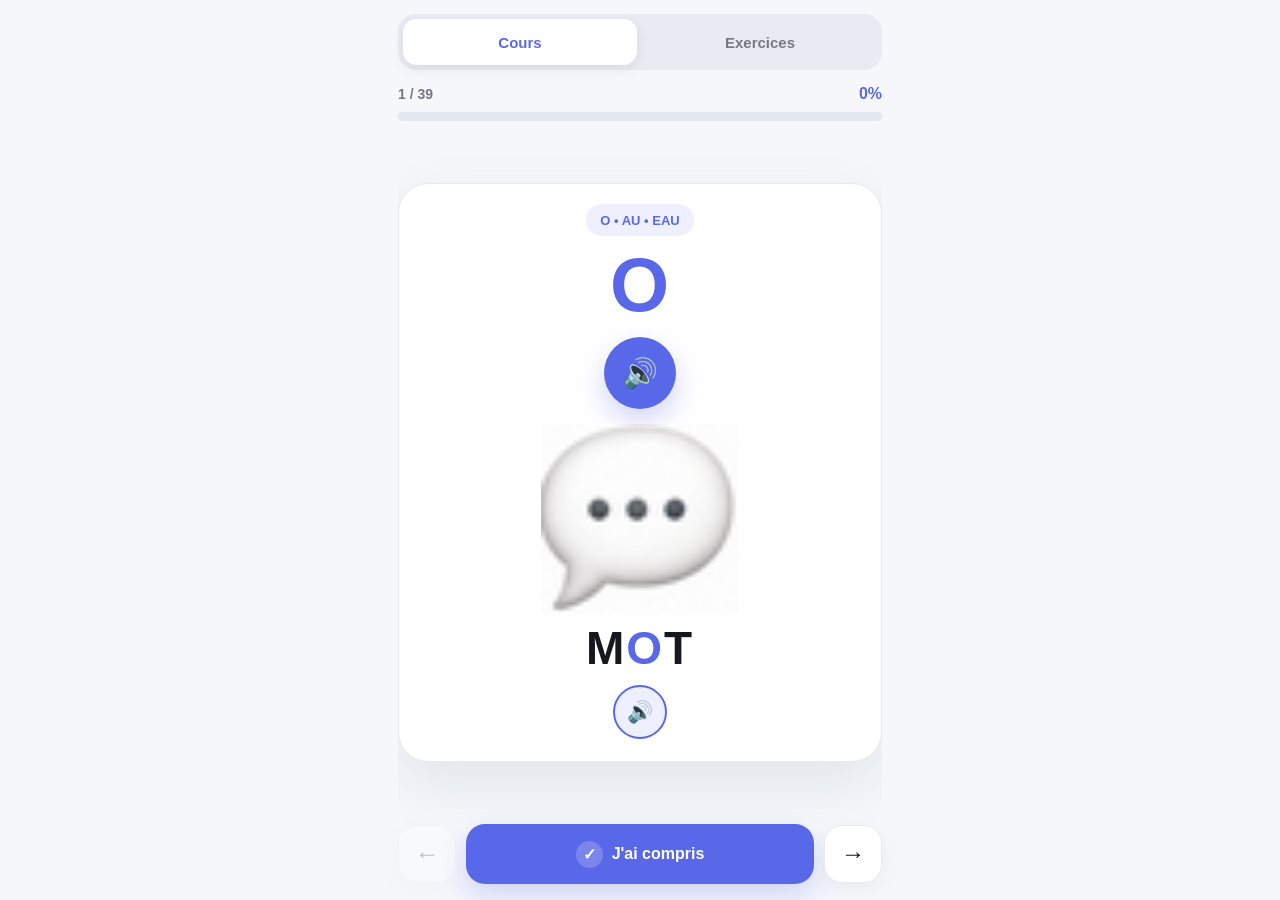
==== commit 12635c59: "Mise à jour exercices" ====
--- a/index.html
+++ b/index.html
@@ -6,1642 +6,173 @@
 
     <meta
         name="viewport"
-        content="width=device-width, initial-scale=1.0"
+        content="width=device-width, initial-scale=1.0, viewport-fit=cover"
     >
 
-    <meta
-        name="theme-color"
-        content="#f7f5f0"
-    >
+    <meta name="theme-color" content="#f5f7fb">
 
-    <title>Apprendre les sons</title>
+    <title>Cours — Apprendre les sons</title>
 
-    <link
-        rel="stylesheet"
-        href="style.css"
-    >
+    <link rel="stylesheet" href="style.css">
 </head>
 
 <body>
 
     <main class="app">
 
-        <!-- =========================
-             EN-TÊTE
-        ========================== -->
+        <!-- =========================================
+             NAVIGATION COURS / EXERCICES
+        ========================================== -->
 
-        <header class="header">
-            <div class="header-icon">🔊</div>
-            <h1>LES SONS</h1>
+        <nav class="main-tabs">
+
+            <a
+                href="index.html"
+                class="main-tab active"
+            >
+                Cours
+            </a>
+
+            <a
+                href="exercices.html"
+                class="main-tab"
+            >
+                Exercices
+            </a>
+
+        </nav>
+
+
+        <!-- =========================================
+             PROGRESSION
+        ========================================== -->
+
+        <header class="topbar">
+
+            <div class="topbar-info">
+
+                <span id="counter">
+                    1 / 39
+                </span>
+
+                <span id="percentage">
+                    0%
+                </span>
+
+            </div>
+
+
+            <div class="progress-track">
+
+                <div
+                    id="progressBar"
+                    class="progress-bar"
+                ></div>
+
+            </div>
+
         </header>
 
 
-        <!-- =========================
-             O / AU / EAU
-        ========================== -->
+        <!-- =========================================
+             WIZARD DES SONS
+        ========================================== -->
 
-        <section class="sound-group">
+        <section class="wizard">
 
-            <div class="group-title">
-                <span>O</span>
-                <span>AU</span>
-                <span>EAU</span>
-            </div>
-
-            <div class="sound-list">
-
-                <article class="sound-card">
-
-                    <div class="sound">O</div>
-
-                    <button
-                        class="audio-button"
-                        data-audio="assets/audio/o.mp3"
-                        aria-label="Écouter le son O"
-                    >
-                        🔊
-                    </button>
-
-                    <img
-                        src="assets/images/mot.png"
-                        alt="Mot"
-                        class="word-image"
-                    >
-
-                    <div class="word">
-                        M<span>O</span>T
-                    </div>
-
-                    <button
-                        class="word-audio-button"
-                        data-audio="assets/audio/mot.mp3"
-                        aria-label="Écouter le mot mot"
-                    >
-                        🔊
-                    </button>
-
-                </article>
-
-
-                <article class="sound-card">
-
-                    <div class="sound">AU</div>
-
-                    <button
-                        class="audio-button"
-                        data-audio="assets/audio/o.mp3"
-                        aria-label="Écouter le son AU"
-                    >
-                        🔊
-                    </button>
-
-                    <img
-                        src="assets/images/auto.png"
-                        alt="Auto"
-                        class="word-image"
-                    >
-
-                    <div class="word">
-                        <span>AU</span>TO
-                    </div>
-
-                    <button
-                        class="word-audio-button"
-                        data-audio="assets/audio/auto.mp3"
-                        aria-label="Écouter le mot auto"
-                    >
-                        🔊
-                    </button>
-
-                </article>
-
-
-                <article class="sound-card">
-
-                    <div class="sound">EAU</div>
-
-                    <button
-                        class="audio-button"
-                        data-audio="assets/audio/o.mp3"
-                        aria-label="Écouter le son EAU"
-                    >
-                        🔊
-                    </button>
-
-                    <img
-                        src="assets/images/eau.png"
-                        alt="Eau"
-                        class="word-image"
-                    >
-
-                    <div class="word">
-                        <span>EAU</span>
-                    </div>
-
-                    <button
-                        class="word-audio-button"
-                        data-audio="assets/audio/mot-eau.mp3"
-                        aria-label="Écouter le mot eau"
-                    >
-                        🔊
-                    </button>
-
-                </article>
-
-            </div>
+            <div
+                id="cardContainer"
+                class="card-container"
+            ></div>
 
         </section>
 
 
-        <!-- =========================
-             OU
-        ========================== -->
+        <!-- =========================================
+             NAVIGATION PRÉCÉDENT / VALIDATION / SUIVANT
+        ========================================== -->
 
-        <section class="sound-group">
+        <nav class="navigation">
 
-            <div class="group-title">
-                <span>OU</span>
-            </div>
-
-            <article class="sound-card">
-
-                <div class="sound">OU</div>
-
-                <button
-                    class="audio-button"
-                    data-audio="assets/audio/ou.mp3"
-                    aria-label="Écouter le son OU"
-                >
-                    🔊
-                </button>
-
-                <img
-                    src="assets/images/loup.png"
-                    alt="Loup"
-                    class="word-image"
-                >
-
-                <div class="word">
-                    L<span>OU</span>P
-                </div>
-
-                <button
-                    class="word-audio-button"
-                    data-audio="assets/audio/loup.mp3"
-                    aria-label="Écouter le mot loup"
-                >
-                    🔊
-                </button>
-
-            </article>
-
-        </section>
+            <button
+                id="previousButton"
+                class="nav-button"
+                aria-label="Son précédent"
+            >
+                ←
+            </button>
 
 
-        <!-- =========================
-             AN / EN
-        ========================== -->
+            <button
+                id="validateButton"
+                class="validate-button"
+            >
 
-        <section class="sound-group">
+                <span class="validate-icon">
+                    ✓
+                </span>
 
-            <div class="group-title">
-                <span>AN</span>
-                <span>EN</span>
-            </div>
+                <span id="validateText">
+                    J'ai compris
+                </span>
 
-            <div class="sound-list">
-
-                <article class="sound-card">
-
-                    <div class="sound">AN</div>
-
-                    <button
-                        class="audio-button"
-                        data-audio="assets/audio/an.mp3"
-                        aria-label="Écouter le son AN"
-                    >
-                        🔊
-                    </button>
-
-                    <img
-                        src="assets/images/gant.png"
-                        alt="Gant"
-                        class="word-image"
-                    >
-
-                    <div class="word">
-                        G<span>AN</span>T
-                    </div>
-
-                    <button
-                        class="word-audio-button"
-                        data-audio="assets/audio/gant.mp3"
-                        aria-label="Écouter le mot gant"
-                    >
-                        🔊
-                    </button>
-
-                </article>
+            </button>
 
 
-                <article class="sound-card">
+            <button
+                id="nextButton"
+                class="nav-button"
+                aria-label="Son suivant"
+            >
+                →
+            </button>
 
-                    <div class="sound">EN</div>
-
-                    <button
-                        class="audio-button"
-                        data-audio="assets/audio/an.mp3"
-                        aria-label="Écouter le son EN"
-                    >
-                        🔊
-                    </button>
-
-                    <img
-                        src="assets/images/dent.png"
-                        alt="Dent"
-                        class="word-image"
-                    >
-
-                    <div class="word">
-                        D<span>EN</span>T
-                    </div>
-
-                    <button
-                        class="word-audio-button"
-                        data-audio="assets/audio/dent.mp3"
-                        aria-label="Écouter le mot dent"
-                    >
-                        🔊
-                    </button>
-
-                </article>
-
-            </div>
-
-        </section>
-
-
-        <!-- =========================
-             ON
-        ========================== -->
-
-        <section class="sound-group">
-
-            <div class="group-title">
-                <span>ON</span>
-            </div>
-
-            <article class="sound-card">
-
-                <div class="sound">ON</div>
-
-                <button
-                    class="audio-button"
-                    data-audio="assets/audio/on.mp3"
-                    aria-label="Écouter le son ON"
-                >
-                    🔊
-                </button>
-
-                <img
-                    src="assets/images/pont.png"
-                    alt="Pont"
-                    class="word-image"
-                >
-
-                <div class="word">
-                    P<span>ON</span>T
-                </div>
-
-                <button
-                    class="word-audio-button"
-                    data-audio="assets/audio/pont.mp3"
-                    aria-label="Écouter le mot pont"
-                >
-                    🔊
-                </button>
-
-            </article>
-
-        </section>
-
-
-        <!-- =========================
-             IN / AIN / EIN
-        ========================== -->
-
-        <section class="sound-group">
-
-            <div class="group-title">
-                <span>IN</span>
-                <span>AIN</span>
-                <span>EIN</span>
-            </div>
-
-            <div class="sound-list">
-
-                <article class="sound-card">
-
-                    <div class="sound">IN</div>
-
-                    <button
-                        class="audio-button"
-                        data-audio="assets/audio/in.mp3"
-                        aria-label="Écouter le son IN"
-                    >
-                        🔊
-                    </button>
-
-                    <img
-                        src="assets/images/lapin.png"
-                        alt="Lapin"
-                        class="word-image"
-                    >
-
-                    <div class="word">
-                        LAP<span>IN</span>
-                    </div>
-
-                    <button
-                        class="word-audio-button"
-                        data-audio="assets/audio/lapin.mp3"
-                        aria-label="Écouter le mot lapin"
-                    >
-                        🔊
-                    </button>
-
-                </article>
-
-
-                <article class="sound-card">
-
-                    <div class="sound">AIN</div>
-
-                    <button
-                        class="audio-button"
-                        data-audio="assets/audio/in.mp3"
-                        aria-label="Écouter le son AIN"
-                    >
-                        🔊
-                    </button>
-
-                    <img
-                        src="assets/images/main.png"
-                        alt="Main"
-                        class="word-image"
-                    >
-
-                    <div class="word">
-                        M<span>AIN</span>
-                    </div>
-
-                    <button
-                        class="word-audio-button"
-                        data-audio="assets/audio/main.mp3"
-                        aria-label="Écouter le mot main"
-                    >
-                        🔊
-                    </button>
-
-                </article>
-
-
-                <article class="sound-card">
-
-                    <div class="sound">EIN</div>
-
-                    <button
-                        class="audio-button"
-                        data-audio="assets/audio/in.mp3"
-                        aria-label="Écouter le son EIN"
-                    >
-                        🔊
-                    </button>
-
-                    <img
-                        src="assets/images/peint.png"
-                        alt="Peint"
-                        class="word-image"
-                    >
-
-                    <div class="word">
-                        P<span>EIN</span>T
-                    </div>
-
-                    <button
-                        class="word-audio-button"
-                        data-audio="assets/audio/peint.mp3"
-                        aria-label="Écouter le mot peint"
-                    >
-                        🔊
-                    </button>
-
-                </article>
-
-            </div>
-
-        </section>
-
-
-        <!-- =========================
-             OI
-        ========================== -->
-
-        <section class="sound-group">
-
-            <div class="group-title">
-                <span>OI</span>
-            </div>
-
-            <article class="sound-card">
-
-                <div class="sound">OI</div>
-
-                <button
-                    class="audio-button"
-                    data-audio="assets/audio/oi.mp3"
-                    aria-label="Écouter le son OI"
-                >
-                    🔊
-                </button>
-
-                <img
-                    src="assets/images/oie.png"
-                    alt="Oie"
-                    class="word-image"
-                >
-
-                <div class="word">
-                    <span>OI</span>E
-                </div>
-
-                <button
-                    class="word-audio-button"
-                    data-audio="assets/audio/oie.mp3"
-                    aria-label="Écouter le mot oie"
-                >
-                    🔊
-                </button>
-
-            </article>
-
-        </section>
-
-
-        <!-- =========================
-             OIN
-        ========================== -->
-
-        <section class="sound-group">
-
-            <div class="group-title">
-                <span>OIN</span>
-            </div>
-
-            <article class="sound-card">
-
-                <div class="sound">OIN</div>
-
-                <button
-                    class="audio-button"
-                    data-audio="assets/audio/oin.mp3"
-                    aria-label="Écouter le son OIN"
-                >
-                    🔊
-                </button>
-
-                <img
-                    src="assets/images/coin.png"
-                    alt="Coin"
-                    class="word-image"
-                >
-
-                <div class="word">
-                    C<span>OIN</span>
-                </div>
-
-                <button
-                    class="word-audio-button"
-                    data-audio="assets/audio/coin.mp3"
-                    aria-label="Écouter le mot coin"
-                >
-                    🔊
-                </button>
-
-            </article>
-
-        </section>
-
-
-        <!-- =========================
-             UI
-        ========================== -->
-
-        <section class="sound-group">
-
-            <div class="group-title">
-                <span>UI</span>
-            </div>
-
-            <article class="sound-card">
-
-                <div class="sound">UI</div>
-
-                <button
-                    class="audio-button"
-                    data-audio="assets/audio/ui.mp3"
-                    aria-label="Écouter le son UI"
-                >
-                    🔊
-                </button>
-
-                <img
-                    src="assets/images/nuit.png"
-                    alt="Nuit"
-                    class="word-image"
-                >
-
-                <div class="word">
-                    N<span>UI</span>T
-                </div>
-
-                <button
-                    class="word-audio-button"
-                    data-audio="assets/audio/nuit.mp3"
-                    aria-label="Écouter le mot nuit"
-                >
-                    🔊
-                </button>
-
-            </article>
-
-        </section>
-
-
-        <!-- =========================
-             É / ER / EZ
-        ========================== -->
-
-        <section class="sound-group">
-
-            <div class="group-title">
-                <span>É</span>
-                <span>ER</span>
-                <span>EZ</span>
-            </div>
-
-            <div class="sound-list">
-
-                <article class="sound-card">
-
-                    <div class="sound">É</div>
-
-                    <button
-                        class="audio-button"
-                        data-audio="assets/audio/e-ferme.mp3"
-                        aria-label="Écouter le son É"
-                    >
-                        🔊
-                    </button>
-
-                    <img
-                        src="assets/images/de.png"
-                        alt="Dé"
-                        class="word-image"
-                    >
-
-                    <div class="word">
-                        D<span>É</span>
-                    </div>
-
-                    <button
-                        class="word-audio-button"
-                        data-audio="assets/audio/de.mp3"
-                        aria-label="Écouter le mot dé"
-                    >
-                        🔊
-                    </button>
-
-                </article>
-
-
-                <article class="sound-card">
-
-                    <div class="sound">ER</div>
-
-                    <button
-                        class="audio-button"
-                        data-audio="assets/audio/e-ferme.mp3"
-                        aria-label="Écouter le son ER"
-                    >
-                        🔊
-                    </button>
-
-                    <img
-                        src="assets/images/papier.png"
-                        alt="Papier"
-                        class="word-image"
-                    >
-
-                    <div class="word">
-                        PAPI<span>ER</span>
-                    </div>
-
-                    <button
-                        class="word-audio-button"
-                        data-audio="assets/audio/papier.mp3"
-                        aria-label="Écouter le mot papier"
-                    >
-                        🔊
-                    </button>
-
-                </article>
-
-
-                <article class="sound-card">
-
-                    <div class="sound">EZ</div>
-
-                    <button
-                        class="audio-button"
-                        data-audio="assets/audio/e-ferme.mp3"
-                        aria-label="Écouter le son EZ"
-                    >
-                        🔊
-                    </button>
-
-                    <img
-                        src="assets/images/nez.png"
-                        alt="Nez"
-                        class="word-image"
-                    >
-
-                    <div class="word">
-                        N<span>EZ</span>
-                    </div>
-
-                    <button
-                        class="word-audio-button"
-                        data-audio="assets/audio/nez.mp3"
-                        aria-label="Écouter le mot nez"
-                    >
-                        🔊
-                    </button>
-
-                </article>
-
-            </div>
-
-        </section>
-
-
-        <!-- =========================
-             È / Ê / AI / EI
-        ========================== -->
-
-        <section class="sound-group">
-
-            <div class="group-title">
-                <span>È</span>
-                <span>Ê</span>
-                <span>AI</span>
-                <span>EI</span>
-            </div>
-
-            <div class="sound-list">
-
-                <article class="sound-card">
-
-                    <div class="sound">È</div>
-
-                    <button
-                        class="audio-button"
-                        data-audio="assets/audio/e-ouvert.mp3"
-                        aria-label="Écouter le son È"
-                    >
-                        🔊
-                    </button>
-
-                    <img
-                        src="assets/images/pere.png"
-                        alt="Père"
-                        class="word-image"
-                    >
-
-                    <div class="word">
-                        P<span>È</span>RE
-                    </div>
-
-                    <button
-                        class="word-audio-button"
-                        data-audio="assets/audio/pere.mp3"
-                        aria-label="Écouter le mot père"
-                    >
-                        🔊
-                    </button>
-
-                </article>
-
-
-                <article class="sound-card">
-
-                    <div class="sound">Ê</div>
-
-                    <button
-                        class="audio-button"
-                        data-audio="assets/audio/e-ouvert.mp3"
-                        aria-label="Écouter le son Ê"
-                    >
-                        🔊
-                    </button>
-
-                    <img
-                        src="assets/images/tete.png"
-                        alt="Tête"
-                        class="word-image"
-                    >
-
-                    <div class="word">
-                        T<span>Ê</span>TE
-                    </div>
-
-                    <button
-                        class="word-audio-button"
-                        data-audio="assets/audio/tete.mp3"
-                        aria-label="Écouter le mot tête"
-                    >
-                        🔊
-                    </button>
-
-                </article>
-
-
-                <article class="sound-card">
-
-                    <div class="sound">AI</div>
-
-                    <button
-                        class="audio-button"
-                        data-audio="assets/audio/e-ouvert.mp3"
-                        aria-label="Écouter le son AI"
-                    >
-                        🔊
-                    </button>
-
-                    <img
-                        src="assets/images/lait.png"
-                        alt="Lait"
-                        class="word-image"
-                    >
-
-                    <div class="word">
-                        L<span>AI</span>T
-                    </div>
-
-                    <button
-                        class="word-audio-button"
-                        data-audio="assets/audio/lait.mp3"
-                        aria-label="Écouter le mot lait"
-                    >
-                        🔊
-                    </button>
-
-                </article>
-
-
-                <article class="sound-card">
-
-                    <div class="sound">EI</div>
-
-                    <button
-                        class="audio-button"
-                        data-audio="assets/audio/e-ouvert.mp3"
-                        aria-label="Écouter le son EI"
-                    >
-                        🔊
-                    </button>
-
-                    <img
-                        src="assets/images/neige.png"
-                        alt="Neige"
-                        class="word-image"
-                    >
-
-                    <div class="word">
-                        N<span>EI</span>GE
-                    </div>
-
-                    <button
-                        class="word-audio-button"
-                        data-audio="assets/audio/neige.mp3"
-                        aria-label="Écouter le mot neige"
-                    >
-                        🔊
-                    </button>
-
-                </article>
-
-            </div>
-
-        </section>
-
-
-        <!-- =========================
-             EU
-        ========================== -->
-
-        <section class="sound-group">
-
-            <div class="group-title">
-                <span>EU</span>
-            </div>
-
-            <article class="sound-card">
-
-                <div class="sound">EU</div>
-
-                <button
-                    class="audio-button"
-                    data-audio="assets/audio/eu.mp3"
-                    aria-label="Écouter le son EU"
-                >
-                    🔊
-                </button>
-
-                <img
-                    src="assets/images/feu.png"
-                    alt="Feu"
-                    class="word-image"
-                >
-
-                <div class="word">
-                    F<span>EU</span>
-                </div>
-
-                <button
-                    class="word-audio-button"
-                    data-audio="assets/audio/feu.mp3"
-                    aria-label="Écouter le mot feu"
-                >
-                    🔊
-                </button>
-
-            </article>
-
-        </section>
-
-
-        <!-- =========================
-             ŒU
-        ========================== -->
-
-        <section class="sound-group">
-
-            <div class="group-title">
-                <span>ŒU</span>
-            </div>
-
-            <article class="sound-card">
-
-                <div class="sound">ŒU</div>
-
-                <button
-                    class="audio-button"
-                    data-audio="assets/audio/oeu.mp3"
-                    aria-label="Écouter le son ŒU"
-                >
-                    🔊
-                </button>
-
-                <img
-                    src="assets/images/oeuf.png"
-                    alt="Œuf"
-                    class="word-image"
-                >
-
-                <div class="word">
-                    <span>ŒU</span>F
-                </div>
-
-                <button
-                    class="word-audio-button"
-                    data-audio="assets/audio/oeuf.mp3"
-                    aria-label="Écouter le mot œuf"
-                >
-                    🔊
-                </button>
-
-            </article>
-
-        </section>
-
-
-        <!-- =========================
-             CH
-        ========================== -->
-
-        <section class="sound-group">
-
-            <div class="group-title">
-                <span>CH</span>
-            </div>
-
-            <article class="sound-card">
-
-                <div class="sound">CH</div>
-
-                <button
-                    class="audio-button"
-                    data-audio="assets/audio/ch.mp3"
-                    aria-label="Écouter le son CH"
-                >
-                    🔊
-                </button>
-
-                <img
-                    src="assets/images/chat.png"
-                    alt="Chat"
-                    class="word-image"
-                >
-
-                <div class="word">
-                    <span>CH</span>AT
-                </div>
-
-                <button
-                    class="word-audio-button"
-                    data-audio="assets/audio/chat.mp3"
-                    aria-label="Écouter le mot chat"
-                >
-                    🔊
-                </button>
-
-            </article>
-
-        </section>
-
-
-        <!-- =========================
-             GN
-        ========================== -->
-
-        <section class="sound-group">
-
-            <div class="group-title">
-                <span>GN</span>
-            </div>
-
-            <article class="sound-card">
-
-                <div class="sound">GN</div>
-
-                <button
-                    class="audio-button"
-                    data-audio="assets/audio/gn.mp3"
-                    aria-label="Écouter le son GN"
-                >
-                    🔊
-                </button>
-
-                <img
-                    src="assets/images/agneau.png"
-                    alt="Agneau"
-                    class="word-image"
-                >
-
-                <div class="word">
-                    A<span>GN</span>EAU
-                </div>
-
-                <button
-                    class="word-audio-button"
-                    data-audio="assets/audio/agneau.mp3"
-                    aria-label="Écouter le mot agneau"
-                >
-                    🔊
-                </button>
-
-            </article>
-
-        </section>
-
-
-        <!-- =========================
-             F / PH
-        ========================== -->
-
-        <section class="sound-group">
-
-            <div class="group-title">
-                <span>F</span>
-                <span>PH</span>
-            </div>
-
-            <div class="sound-list">
-
-                <article class="sound-card">
-
-                    <div class="sound">F</div>
-
-                    <button
-                        class="audio-button"
-                        data-audio="assets/audio/f.mp3"
-                        aria-label="Écouter le son F"
-                    >
-                        🔊
-                    </button>
-
-                    <img
-                        src="assets/images/four.png"
-                        alt="Four"
-                        class="word-image"
-                    >
-
-                    <div class="word">
-                        <span>F</span>OUR
-                    </div>
-
-                    <button
-                        class="word-audio-button"
-                        data-audio="assets/audio/four.mp3"
-                        aria-label="Écouter le mot four"
-                    >
-                        🔊
-                    </button>
-
-                </article>
-
-
-                <article class="sound-card">
-
-                    <div class="sound">PH</div>
-
-                    <button
-                        class="audio-button"
-                        data-audio="assets/audio/f.mp3"
-                        aria-label="Écouter le son PH"
-                    >
-                        🔊
-                    </button>
-
-                    <img
-                        src="assets/images/photo.png"
-                        alt="Photo"
-                        class="word-image"
-                    >
-
-                    <div class="word">
-                        <span>PH</span>OTO
-                    </div>
-
-                    <button
-                        class="word-audio-button"
-                        data-audio="assets/audio/photo.mp3"
-                        aria-label="Écouter le mot photo"
-                    >
-                        🔊
-                    </button>
-
-                </article>
-
-            </div>
-
-        </section>
-
-
-        <!-- =========================
-             K / C / QU
-        ========================== -->
-
-        <section class="sound-group">
-
-            <div class="group-title">
-                <span>K</span>
-                <span>C</span>
-                <span>QU</span>
-            </div>
-
-            <div class="sound-list">
-
-                <article class="sound-card">
-
-                    <div class="sound">K</div>
-
-                    <button
-                        class="audio-button"
-                        data-audio="assets/audio/k.mp3"
-                        aria-label="Écouter le son K"
-                    >
-                        🔊
-                    </button>
-
-                    <img
-                        src="assets/images/kiwi.png"
-                        alt="Kiwi"
-                        class="word-image"
-                    >
-
-                    <div class="word">
-                        <span>K</span>IWI
-                    </div>
-
-                    <button
-                        class="word-audio-button"
-                        data-audio="assets/audio/kiwi.mp3"
-                        aria-label="Écouter le mot kiwi"
-                    >
-                        🔊
-                    </button>
-
-                </article>
-
-
-                <article class="sound-card">
-
-                    <div class="sound">C</div>
-
-                    <button
-                        class="audio-button"
-                        data-audio="assets/audio/k.mp3"
-                        aria-label="Écouter le son C comme dans colle"
-                    >
-                        🔊
-                    </button>
-
-                    <img
-                        src="assets/images/colle.png"
-                        alt="Colle"
-                        class="word-image"
-                    >
-
-                    <div class="word">
-                        <span>C</span>OLLE
-                    </div>
-
-                    <button
-                        class="word-audio-button"
-                        data-audio="assets/audio/colle.mp3"
-                        aria-label="Écouter le mot colle"
-                    >
-                        🔊
-                    </button>
-
-                </article>
-
-
-                <article class="sound-card">
-
-                    <div class="sound">QU</div>
-
-                    <button
-                        class="audio-button"
-                        data-audio="assets/audio/k.mp3"
-                        aria-label="Écouter le son QU"
-                    >
-                        🔊
-                    </button>
-
-                    <img
-                        src="assets/images/quatre.png"
-                        alt="Quatre"
-                        class="word-image"
-                    >
-
-                    <div class="word">
-                        <span>QU</span>ATRE
-                    </div>
-
-                    <button
-                        class="word-audio-button"
-                        data-audio="assets/audio/quatre.mp3"
-                        aria-label="Écouter le mot quatre"
-                    >
-                        🔊
-                    </button>
-
-                </article>
-
-            </div>
-
-        </section>
-
-
-        <!-- =========================
-             S / SS / C / Ç
-        ========================== -->
-
-        <section class="sound-group">
-
-            <div class="group-title">
-                <span>S</span>
-                <span>SS</span>
-                <span>C</span>
-                <span>Ç</span>
-            </div>
-
-            <div class="sound-list">
-
-                <article class="sound-card">
-
-                    <div class="sound">S</div>
-
-                    <button
-                        class="audio-button"
-                        data-audio="assets/audio/s.mp3"
-                        aria-label="Écouter le son S"
-                    >
-                        🔊
-                    </button>
-
-                    <img
-                        src="assets/images/sac.png"
-                        alt="Sac"
-                        class="word-image"
-                    >
-
-                    <div class="word">
-                        <span>S</span>AC
-                    </div>
-
-                    <button
-                        class="word-audio-button"
-                        data-audio="assets/audio/sac.mp3"
-                        aria-label="Écouter le mot sac"
-                    >
-                        🔊
-                    </button>
-
-                </article>
-
-
-                <article class="sound-card">
-
-                    <div class="sound">SS</div>
-
-                    <button
-                        class="audio-button"
-                        data-audio="assets/audio/s.mp3"
-                        aria-label="Écouter le son SS"
-                    >
-                        🔊
-                    </button>
-
-                    <img
-                        src="assets/images/tasse.png"
-                        alt="Tasse"
-                        class="word-image"
-                    >
-
-                    <div class="word">
-                        TA<span>SS</span>E
-                    </div>
-
-                    <button
-                        class="word-audio-button"
-                        data-audio="assets/audio/tasse.mp3"
-                        aria-label="Écouter le mot tasse"
-                    >
-                        🔊
-                    </button>
-
-                </article>
-
-
-                <article class="sound-card">
-
-                    <div class="sound">C</div>
-
-                    <button
-                        class="audio-button"
-                        data-audio="assets/audio/s.mp3"
-                        aria-label="Écouter le son C comme dans citron"
-                    >
-                        🔊
-                    </button>
-
-                    <img
-                        src="assets/images/citron.png"
-                        alt="Citron"
-                        class="word-image"
-                    >
-
-                    <div class="word">
-                        <span>C</span>ITRON
-                    </div>
-
-                    <button
-                        class="word-audio-button"
-                        data-audio="assets/audio/citron.mp3"
-                        aria-label="Écouter le mot citron"
-                    >
-                        🔊
-                    </button>
-
-                </article>
-
-
-                <article class="sound-card">
-
-                    <div class="sound">Ç</div>
-
-                    <button
-                        class="audio-button"
-                        data-audio="assets/audio/s.mp3"
-                        aria-label="Écouter le son Ç"
-                    >
-                        🔊
-                    </button>
-
-                    <img
-                        src="assets/images/garcon.png"
-                        alt="Garçon"
-                        class="word-image"
-                    >
-
-                    <div class="word">
-                        GAR<span>Ç</span>ON
-                    </div>
-
-                    <button
-                        class="word-audio-button"
-                        data-audio="assets/audio/garcon.mp3"
-                        aria-label="Écouter le mot garçon"
-                    >
-                        🔊
-                    </button>
-
-                </article>
-
-            </div>
-
-        </section>
-
-
-        <!-- =========================
-             Z / S
-        ========================== -->
-
-        <section class="sound-group">
-
-            <div class="group-title">
-                <span>Z</span>
-                <span>S</span>
-            </div>
-
-            <div class="sound-list">
-
-                <article class="sound-card">
-
-                    <div class="sound">Z</div>
-
-                    <button
-                        class="audio-button"
-                        data-audio="assets/audio/z.mp3"
-                        aria-label="Écouter le son Z"
-                    >
-                        🔊
-                    </button>
-
-                    <img
-                        src="assets/images/zoo.png"
-                        alt="Zoo"
-                        class="word-image"
-                    >
-
-                    <div class="word">
-                        <span>Z</span>OO
-                    </div>
-
-                    <button
-                        class="word-audio-button"
-                        data-audio="assets/audio/zoo.mp3"
-                        aria-label="Écouter le mot zoo"
-                    >
-                        🔊
-                    </button>
-
-                </article>
-
-
-                <article class="sound-card">
-
-                    <div class="sound">S</div>
-
-                    <button
-                        class="audio-button"
-                        data-audio="assets/audio/z.mp3"
-                        aria-label="Écouter le son S comme dans rose"
-                    >
-                        🔊
-                    </button>
-
-                    <img
-                        src="assets/images/rose.png"
-                        alt="Rose"
-                        class="word-image"
-                    >
-
-                    <div class="word">
-                        RO<span>S</span>E
-                    </div>
-
-                    <button
-                        class="word-audio-button"
-                        data-audio="assets/audio/rose.mp3"
-                        aria-label="Écouter le mot rose"
-                    >
-                        🔊
-                    </button>
-
-                </article>
-
-            </div>
-
-        </section>
-
-
-        <!-- =========================
-             J / G
-        ========================== -->
-
-        <section class="sound-group">
-
-            <div class="group-title">
-                <span>J</span>
-                <span>G</span>
-            </div>
-
-            <div class="sound-list">
-
-                <article class="sound-card">
-
-                    <div class="sound">J</div>
-
-                    <button
-                        class="audio-button"
-                        data-audio="assets/audio/j.mp3"
-                        aria-label="Écouter le son J"
-                    >
-                        🔊
-                    </button>
-
-                    <img
-                        src="assets/images/jupe.png"
-                        alt="Jupe"
-                        class="word-image"
-                    >
-
-                    <div class="word">
-                        <span>J</span>UPE
-                    </div>
-
-                    <button
-                        class="word-audio-button"
-                        data-audio="assets/audio/jupe.mp3"
-                        aria-label="Écouter le mot jupe"
-                    >
-                        🔊
-                    </button>
-
-                </article>
-
-
-                <article class="sound-card">
-
-                    <div class="sound">G</div>
-
-                    <button
-                        class="audio-button"
-                        data-audio="assets/audio/j.mp3"
-                        aria-label="Écouter le son G comme dans gilet"
-                    >
-                        🔊
-                    </button>
-
-                    <img
-                        src="assets/images/gilet.png"
-                        alt="Gilet"
-                        class="word-image"
-                    >
-
-                    <div class="word">
-                        <span>G</span>ILET
-                    </div>
-
-                    <button
-                        class="word-audio-button"
-                        data-audio="assets/audio/gilet.mp3"
-                        aria-label="Écouter le mot gilet"
-                    >
-                        🔊
-                    </button>
-
-                </article>
-
-            </div>
-
-        </section>
-
-
-        <!-- =========================
-             G / GU
-        ========================== -->
-
-        <section class="sound-group">
-
-            <div class="group-title">
-                <span>G</span>
-                <span>GU</span>
-            </div>
-
-            <div class="sound-list">
-
-                <article class="sound-card">
-
-                    <div class="sound">G</div>
-
-                    <button
-                        class="audio-button"
-                        data-audio="assets/audio/g.mp3"
-                        aria-label="Écouter le son G"
-                    >
-                        🔊
-                    </button>
-
-                    <img
-                        src="assets/images/gare.png"
-                        alt="Gare"
-                        class="word-image"
-                    >
-
-                    <div class="word">
-                        <span>G</span>ARE
-                    </div>
-
-                    <button
-                        class="word-audio-button"
-                        data-audio="assets/audio/gare.mp3"
-                        aria-label="Écouter le mot gare"
-                    >
-                        🔊
-                    </button>
-
-                </article>
-
-
-                <article class="sound-card">
-
-                    <div class="sound">GU</div>
-
-                    <button
-                        class="audio-button"
-                        data-audio="assets/audio/g.mp3"
-                        aria-label="Écouter le son GU"
-                    >
-                        🔊
-                    </button>
-
-                    <img
-                        src="assets/images/bague.png"
-                        alt="Bague"
-                        class="word-image"
-                    >
-
-                    <div class="word">
-                        BA<span>GU</span>E
-                    </div>
-
-                    <button
-                        class="word-audio-button"
-                        data-audio="assets/audio/bague.mp3"
-                        aria-label="Écouter le mot bague"
-                    >
-                        🔊
-                    </button>
-
-                </article>
-
-            </div>
-
-        </section>
+        </nav>
 
     </main>
 
 
-    <!-- =========================
-         RETOUR EN HAUT
-    ========================== -->
+    <!-- =========================================
+         ÉCRAN FINAL
+    ========================================== -->
 
-    <button
-        id="backToTop"
-        class="back-to-top"
-        aria-label="Retour en haut"
+    <section
+        id="successScreen"
+        class="success-screen"
     >
-        ↑
-    </button>
+
+        <div class="success-content">
+
+            <div class="success-icon">
+                ✓
+            </div>
+
+            <h1>
+                Bravo !
+            </h1>
+
+            <p>
+                Tous les sons sont terminés.
+            </p>
+
+            <div class="success-progress">
+                100%
+            </div>
+
+            <button
+                id="restartButton"
+                class="restart-button"
+            >
+                Recommencer
+            </button>
+
+        </div>
+
+    </section>
 
 
     <script src="script.js"></script>
 
 </body>
+
 </html>
--- a/style.css
+++ b/style.css
@@ -3,22 +3,22 @@
 ========================================= */
 
 :root {
-    --background: #f7f5f0;
+    --background: #f5f7fb;
     --surface: #ffffff;
-    --surface-soft: #f1efe9;
-
-    --text: #171717;
-    --text-muted: #77736c;
-
-    --accent: #5268e8;
-    --accent-light: #eef0ff;
-
-    --border: #e5e1d9;
-
-    --shadow: 0 12px 35px rgba(0, 0, 0, 0.06);
-
-    --radius-large: 28px;
-    --radius-medium: 20px;
+
+    --text: #16181d;
+    --text-soft: #747985;
+
+    --primary: #5968e8;
+    --primary-light: #eef0ff;
+
+    --success: #22a866;
+    --success-light: #eaf8f1;
+
+    --border: #e8eaf0;
+
+    --shadow:
+        0 20px 60px rgba(27, 31, 45, 0.09);
 }
 
 
@@ -32,17 +32,14 @@
     box-sizing: border-box;
 }
 
-
-html {
-    scroll-behavior: smooth;
-}
-
-
+html,
 body {
-    min-height: 100vh;
-
+    width: 100%;
+    min-height: 100%;
+}
+
+body {
     background: var(--background);
-
     color: var(--text);
 
     font-family:
@@ -52,6 +49,8 @@
         Arial,
         sans-serif;
 
+    overflow: hidden;
+
     -webkit-tap-highlight-color: transparent;
 }
 
@@ -63,165 +62,242 @@
 .app {
     width: 100%;
     max-width: 520px;
-
-    margin: 0 auto;
+    height: 100dvh;
+
+    margin: auto;
+
+    display: flex;
+    flex-direction: column;
 
     padding:
-        env(safe-area-inset-top)
-        16px
-        80px;
-}
-
-
-/* =========================================
-   HEADER
-========================================= */
-
-.header {
-    min-height: 150px;
-
-    display: flex;
-    flex-direction: column;
+        calc(14px + env(safe-area-inset-top))
+        18px
+        calc(16px + env(safe-area-inset-bottom));
+}
+
+
+/* =========================================
+   NAVIGATION COURS / EXERCICES
+========================================= */
+
+.main-tabs {
+    width: 100%;
+
+    display: grid;
+    grid-template-columns: 1fr 1fr;
+
+    gap: 6px;
+
+    padding: 5px;
+    margin-bottom: 15px;
+
+    background: #e9ebf2;
+
+    border-radius: 18px;
+
+    flex-shrink: 0;
+}
+
+.main-tab {
+    min-height: 46px;
+
+    display: flex;
     align-items: center;
     justify-content: center;
 
-    gap: 12px;
-}
-
-
-.header-icon {
-    font-size: 34px;
-}
-
-
-.header h1 {
-    font-size: 28px;
-
+    border-radius: 14px;
+
+    color: var(--text-soft);
+
+    text-decoration: none;
+
+    font-size: 15px;
     font-weight: 800;
 
-    letter-spacing: 3px;
-}
-
-
-/* =========================================
-   GROUPE DE SONS
-========================================= */
-
-.sound-group {
-    margin-bottom: 28px;
-
-    padding: 18px;
-
+    transition:
+        background 0.2s ease,
+        color 0.2s ease,
+        box-shadow 0.2s ease,
+        transform 0.15s ease;
+}
+
+.main-tab:active {
+    transform: scale(0.97);
+}
+
+.main-tab.active {
     background: var(--surface);
 
+    color: var(--primary);
+
+    box-shadow:
+        0 4px 14px rgba(0, 0, 0, 0.07);
+}
+
+
+/* =========================================
+   PROGRESSION
+========================================= */
+
+.topbar {
+    flex-shrink: 0;
+}
+
+.topbar-info {
+    display: flex;
+    justify-content: space-between;
+    align-items: center;
+
+    margin-bottom: 9px;
+
+    color: var(--text-soft);
+
+    font-size: 14px;
+    font-weight: 700;
+}
+
+#percentage {
+    color: var(--primary);
+
+    font-size: 16px;
+    font-weight: 900;
+}
+
+.progress-track {
+    width: 100%;
+    height: 9px;
+
+    background: #e4e7ef;
+
+    border-radius: 999px;
+
+    overflow: hidden;
+}
+
+.progress-bar {
+    width: 0%;
+    height: 100%;
+
+    background: var(--primary);
+
+    border-radius: inherit;
+
+    transition:
+        width 0.5s cubic-bezier(.22, 1, .36, 1),
+        background 0.3s ease;
+}
+
+
+/* =========================================
+   WIZARD
+========================================= */
+
+.wizard {
+    flex: 1;
+
+    min-height: 0;
+
+    display: flex;
+    align-items: center;
+
+    padding: 14px 0;
+
+    overflow: hidden;
+}
+
+.card-container {
+    width: 100%;
+}
+
+
+/* =========================================
+   CARTE DU SON
+========================================= */
+
+.sound-card {
+    width: 100%;
+
+    padding: 20px 22px 22px;
+
+    background: var(--surface);
+
     border: 1px solid var(--border);
 
-    border-radius: var(--radius-large);
+    border-radius: 30px;
 
     box-shadow: var(--shadow);
-}
-
-
-/* =========================================
-   TITRE DU GROUPE
-========================================= */
-
-.group-title {
-    display: flex;
-
+
+    text-align: center;
+
+    position: relative;
+
+    overflow: hidden;
+
+    transition:
+        background 0.3s ease,
+        border-color 0.3s ease;
+}
+
+
+/* =========================================
+   FAMILLE DU SON
+========================================= */
+
+.sound-family {
+    display: inline-flex;
     align-items: center;
     justify-content: center;
 
-    flex-wrap: wrap;
-
-    gap: 12px;
-
-    padding: 8px 0 22px;
-}
-
-
-.group-title span {
-    padding: 9px 15px;
-
-    background: var(--accent-light);
-
-    color: var(--accent);
-
-    border-radius: 14px;
-
-    font-size: 20px;
+    min-height: 32px;
+
+    padding: 6px 14px;
+    margin-bottom: 11px;
+
+    border-radius: 999px;
+
+    background: var(--primary-light);
+
+    color: var(--primary);
+
+    font-size: 13px;
     font-weight: 800;
 
+    transition:
+        background 0.3s ease,
+        color 0.3s ease;
+}
+
+
+/* =========================================
+   GRAPHIE
+========================================= */
+
+.sound {
+    color: var(--primary);
+
+    font-size: clamp(52px, 16vw, 76px);
+
+    font-weight: 900;
+
+    line-height: 1;
+
     letter-spacing: 1px;
-}
-
-
-/* =========================================
-   LISTE
-========================================= */
-
-.sound-list {
-    display: flex;
-
-    flex-direction: column;
-
-    gap: 18px;
-}
-
-
-/* =========================================
-   CARTE D'UN SON
-========================================= */
-
-.sound-card {
-    display: flex;
-
-    flex-direction: column;
-
-    align-items: center;
-
-    padding: 30px 20px;
-
-    background: var(--surface-soft);
-
-    border-radius: var(--radius-medium);
-}
-
-
-.sound-list .sound-card + .sound-card {
-    margin-top: 0;
-}
-
-
-/* =========================================
-   SON PRINCIPAL
-========================================= */
-
-.sound {
-    color: var(--accent);
-
-    font-size: clamp(48px, 16vw, 72px);
-
-    font-weight: 900;
-
-    line-height: 1;
-
-    letter-spacing: 2px;
-}
-
-
-/* =========================================
-   BOUTON AUDIO PRINCIPAL
-========================================= */
-
-.audio-button {
-    width: 76px;
-    height: 76px;
-
-    margin-top: 18px;
-
-    display: flex;
-
+
+    transition: color 0.3s ease;
+}
+
+
+/* =========================================
+   AUDIO DU SON
+========================================= */
+
+.sound-audio {
+    width: 72px;
+    height: 72px;
+
+    margin: 14px auto 15px;
+
+    display: flex;
     align-items: center;
     justify-content: center;
 
@@ -229,24 +305,25 @@
 
     border-radius: 50%;
 
-    background: var(--accent);
-
-    font-size: 31px;
+    background: var(--primary);
+
+    color: white;
+
+    font-size: 29px;
 
     cursor: pointer;
 
     box-shadow:
-        0 9px 20px rgba(82, 104, 232, 0.25);
+        0 12px 28px rgba(89, 104, 232, 0.28);
 
     transition:
         transform 0.15s ease,
-        box-shadow 0.15s ease,
-        opacity 0.15s ease;
-}
-
-
-.audio-button:active {
-    transform: scale(0.91);
+        background 0.3s ease,
+        box-shadow 0.3s ease;
+}
+
+.sound-audio:active {
+    transform: scale(0.9);
 }
 
 
@@ -254,17 +331,24 @@
    IMAGE
 ========================================= */
 
+.image-container {
+    width: 100%;
+    height: min(25vh, 190px);
+
+    min-height: 130px;
+
+    display: flex;
+    align-items: center;
+    justify-content: center;
+
+    margin: 0 0 10px;
+}
+
 .word-image {
-    width: min(100%, 250px);
-    height: 190px;
-
-    margin-top: 30px;
-
-    display: block;
+    width: 100%;
+    height: 100%;
 
     object-fit: contain;
-
-    border-radius: 18px;
 }
 
 
@@ -273,187 +357,544 @@
 ========================================= */
 
 .word {
-    margin-top: 22px;
-
-    color: var(--text);
-
-    font-size: clamp(34px, 11vw, 48px);
+    font-size: clamp(32px, 10vw, 46px);
 
     font-weight: 900;
 
     letter-spacing: 2px;
 
-    text-align: center;
-}
-
+    line-height: 1.05;
+}
 
 .word span {
-    color: var(--accent);
-}
-
-
-/* =========================================
-   BOUTON AUDIO DU MOT
-========================================= */
-
-.word-audio-button {
+    color: var(--primary);
+
+    transition: color 0.3s ease;
+}
+
+
+/* =========================================
+   AUDIO DU MOT
+========================================= */
+
+.word-audio {
+    width: 54px;
+    height: 54px;
+
+    margin: 12px auto 0;
+
+    display: flex;
+    align-items: center;
+    justify-content: center;
+
+    border: 2px solid var(--primary);
+
+    border-radius: 50%;
+
+    background: var(--primary-light);
+
+    font-size: 21px;
+
+    cursor: pointer;
+
+    transition:
+        transform 0.15s ease,
+        background 0.3s ease,
+        border-color 0.3s ease;
+}
+
+.word-audio:active {
+    transform: scale(0.9);
+}
+
+
+/* =========================================
+   AUDIO EN COURS
+========================================= */
+
+.playing {
+    animation: audioPulse 0.65s ease infinite alternate;
+}
+
+@keyframes audioPulse {
+    from {
+        transform: scale(1);
+    }
+
+    to {
+        transform: scale(1.09);
+    }
+}
+
+
+/* =========================================
+   SON MAÎTRISÉ
+========================================= */
+
+.sound-card.mastered {
+    border-color: rgba(34, 168, 102, 0.3);
+
+    background: var(--success-light);
+}
+
+.sound-card.mastered .sound {
+    color: var(--success);
+}
+
+.sound-card.mastered .sound-family {
+    background: #d9f4e6;
+
+    color: var(--success);
+}
+
+.sound-card.mastered .word span {
+    color: var(--success);
+}
+
+.sound-card.mastered .sound-audio {
+    background: var(--success);
+
+    box-shadow:
+        0 12px 28px rgba(34, 168, 102, 0.25);
+}
+
+
+/* =========================================
+   CHECK DE RÉUSSITE
+========================================= */
+
+.success-check {
+    position: absolute;
+
+    top: 18px;
+    right: 18px;
+
+    width: 40px;
+    height: 40px;
+
+    display: flex;
+    align-items: center;
+    justify-content: center;
+
+    border-radius: 50%;
+
+    background: var(--success);
+
+    color: white;
+
+    font-size: 21px;
+    font-weight: 900;
+
+    opacity: 0;
+
+    transform: scale(0);
+}
+
+.sound-card.mastered .success-check {
+    animation:
+        checkSuccess
+        0.45s
+        ease
+        forwards;
+}
+
+@keyframes checkSuccess {
+    0% {
+        opacity: 0;
+        transform: scale(0);
+    }
+
+    65% {
+        opacity: 1;
+        transform: scale(1.2);
+    }
+
+    100% {
+        opacity: 1;
+        transform: scale(1);
+    }
+}
+
+
+/* =========================================
+   NAVIGATION DU COURS
+========================================= */
+
+.navigation {
+    flex-shrink: 0;
+
+    display: grid;
+
+    grid-template-columns:
+        58px
+        minmax(0, 1fr)
+        58px;
+
+    gap: 10px;
+
+    align-items: center;
+}
+
+.nav-button {
     width: 58px;
     height: 58px;
 
-    margin-top: 14px;
-
-    display: flex;
-
+    border: 1px solid var(--border);
+
+    border-radius: 18px;
+
+    background: var(--surface);
+
+    color: var(--text);
+
+    font-size: 24px;
+
+    cursor: pointer;
+
+    box-shadow:
+        0 7px 22px rgba(0, 0, 0, 0.05);
+}
+
+.nav-button:active {
+    transform: scale(0.94);
+}
+
+.nav-button:disabled {
+    opacity: 0.25;
+
+    pointer-events: none;
+}
+
+
+/* =========================================
+   BOUTON J'AI COMPRIS
+========================================= */
+
+.validate-button {
+    height: 60px;
+
+    border: none;
+
+    border-radius: 19px;
+
+    background: var(--primary);
+
+    color: white;
+
+    display: flex;
     align-items: center;
     justify-content: center;
 
-    border: 2px solid var(--accent);
-
-    border-radius: 50%;
-
-    background: var(--surface);
-
-    font-size: 23px;
+    gap: 9px;
+
+    font-size: 16px;
+    font-weight: 800;
 
     cursor: pointer;
+
+    box-shadow:
+        0 12px 28px rgba(89, 104, 232, 0.23);
 
     transition:
         transform 0.15s ease,
-        background 0.15s ease;
-}
-
-
-.word-audio-button:active {
-    transform: scale(0.9);
-}
-
-
-/* =========================================
-   AUDIO EN COURS
-========================================= */
-
-.audio-button.playing,
-.word-audio-button.playing {
-    animation: audioPulse 0.8s ease infinite alternate;
-}
-
-
-@keyframes audioPulse {
-
+        background 0.25s ease;
+}
+
+.validate-button:active {
+    transform: scale(0.97);
+}
+
+.validate-button.validated {
+    background: var(--success);
+}
+
+.validate-icon {
+    width: 27px;
+    height: 27px;
+
+    display: flex;
+    align-items: center;
+    justify-content: center;
+
+    border-radius: 50%;
+
+    background: rgba(255, 255, 255, 0.2);
+}
+
+
+/* =========================================
+   TRANSITIONS ENTRE LES SONS
+========================================= */
+
+.slide-out-left {
+    animation:
+        slideOutLeft
+        0.38s
+        cubic-bezier(.4, 0, .2, 1)
+        forwards;
+}
+
+.slide-out-right {
+    animation:
+        slideOutRight
+        0.38s
+        cubic-bezier(.4, 0, .2, 1)
+        forwards;
+}
+
+.slide-in-right {
+    animation:
+        slideInRight
+        0.42s
+        cubic-bezier(.22, 1, .36, 1);
+}
+
+.slide-in-left {
+    animation:
+        slideInLeft
+        0.42s
+        cubic-bezier(.22, 1, .36, 1);
+}
+
+@keyframes slideOutLeft {
+    to {
+        opacity: 0;
+        transform: translateX(-110%);
+    }
+}
+
+@keyframes slideOutRight {
+    to {
+        opacity: 0;
+        transform: translateX(110%);
+    }
+}
+
+@keyframes slideInRight {
     from {
-        transform: scale(1);
+        opacity: 0;
+        transform: translateX(110%);
     }
 
     to {
-        transform: scale(1.10);
-    }
-
-}
-
-
-/* =========================================
-   BOUTON RETOUR EN HAUT
-========================================= */
-
-.back-to-top {
+        opacity: 1;
+        transform: translateX(0);
+    }
+}
+
+@keyframes slideInLeft {
+    from {
+        opacity: 0;
+        transform: translateX(-110%);
+    }
+
+    to {
+        opacity: 1;
+        transform: translateX(0);
+    }
+}
+
+
+/* =========================================
+   ÉCRAN FINAL
+========================================= */
+
+.success-screen {
     position: fixed;
 
-    right: 18px;
-    bottom: calc(18px + env(safe-area-inset-bottom));
-
-    width: 52px;
-    height: 52px;
-
-    display: flex;
-
+    inset: 0;
+
+    z-index: 100;
+
+    display: flex;
     align-items: center;
     justify-content: center;
 
-    border: none;
-
-    border-radius: 50%;
-
-    background: var(--text);
-
-    color: white;
-
-    font-size: 25px;
-
-    cursor: pointer;
-
-    box-shadow: 0 8px 24px rgba(0, 0, 0, 0.18);
+    padding: 30px;
+
+    background: var(--background);
 
     opacity: 0;
     visibility: hidden;
 
-    transform: translateY(15px);
-
     transition:
-        opacity 0.25s ease,
-        visibility 0.25s ease,
-        transform 0.25s ease;
-}
-
-
-.back-to-top.visible {
+        opacity 0.4s ease,
+        visibility 0.4s ease;
+}
+
+.success-screen.visible {
     opacity: 1;
-
     visibility: visible;
-
-    transform: translateY(0);
-}
-
-
-/* =========================================
-   PETITS TÉLÉPHONES
-========================================= */
-
-@media (max-width: 360px) {
+}
+
+.success-content {
+    width: 100%;
+    max-width: 420px;
+
+    text-align: center;
+}
+
+.success-icon {
+    width: 100px;
+    height: 100px;
+
+    margin: 0 auto 24px;
+
+    display: flex;
+    align-items: center;
+    justify-content: center;
+
+    border-radius: 50%;
+
+    background: var(--success);
+
+    color: white;
+
+    font-size: 50px;
+    font-weight: 900;
+
+    box-shadow:
+        0 18px 40px rgba(34, 168, 102, 0.25);
+}
+
+.success-content h1 {
+    font-size: 42px;
+
+    margin-bottom: 10px;
+}
+
+.success-content p {
+    color: var(--text-soft);
+
+    font-size: 17px;
+}
+
+.success-progress {
+    margin: 25px 0;
+
+    color: var(--success);
+
+    font-size: 55px;
+    font-weight: 900;
+}
+
+.restart-button {
+    width: 100%;
+    height: 62px;
+
+    border: none;
+
+    border-radius: 19px;
+
+    background: var(--text);
+
+    color: white;
+
+    font-size: 16px;
+    font-weight: 800;
+
+    cursor: pointer;
+}
+
+
+/* =========================================
+   PETITS ÉCRANS
+========================================= */
+
+@media (max-height: 720px) {
 
     .app {
-        padding-left: 10px;
-        padding-right: 10px;
-    }
-
-
-    .sound-group {
-        padding: 12px;
-    }
-
+        padding-top:
+            calc(8px + env(safe-area-inset-top));
+
+        padding-bottom:
+            calc(8px + env(safe-area-inset-bottom));
+    }
+
+    .main-tabs {
+        margin-bottom: 8px;
+    }
+
+    .main-tab {
+        min-height: 40px;
+
+        font-size: 14px;
+    }
+
+    .wizard {
+        padding: 8px 0;
+    }
 
     .sound-card {
-        padding: 25px 12px;
-    }
-
-
-    .group-title {
-        gap: 7px;
-    }
-
-
-    .group-title span {
-        padding: 8px 11px;
-
-        font-size: 18px;
-    }
-
-}
-
-
-/* =========================================
-   ACCESSIBILITÉ : MOINS D'ANIMATIONS
+        padding: 14px 18px;
+    }
+
+    .sound-family {
+        margin-bottom: 6px;
+    }
+
+    .sound {
+        font-size: 48px;
+    }
+
+    .sound-audio {
+        width: 58px;
+        height: 58px;
+
+        margin: 8px auto;
+
+        font-size: 24px;
+    }
+
+    .image-container {
+        height: 115px;
+        min-height: 115px;
+
+        margin-bottom: 6px;
+    }
+
+    .word {
+        font-size: 32px;
+    }
+
+    .word-audio {
+        width: 46px;
+        height: 46px;
+
+        margin-top: 7px;
+    }
+
+    .navigation {
+        grid-template-columns:
+            52px
+            minmax(0, 1fr)
+            52px;
+    }
+
+    .nav-button {
+        width: 52px;
+        height: 52px;
+    }
+
+    .validate-button {
+        height: 54px;
+    }
+}
+
+
+/* =========================================
+   ACCESSIBILITÉ
 ========================================= */
 
 @media (prefers-reduced-motion: reduce) {
 
-    * {
-        scroll-behavior: auto !important;
-
+    *,
+    *::before,
+    *::after {
         animation-duration: 0.01ms !important;
 
         animation-iteration-count: 1 !important;
 
         transition-duration: 0.01ms !important;
     }
-
 }
